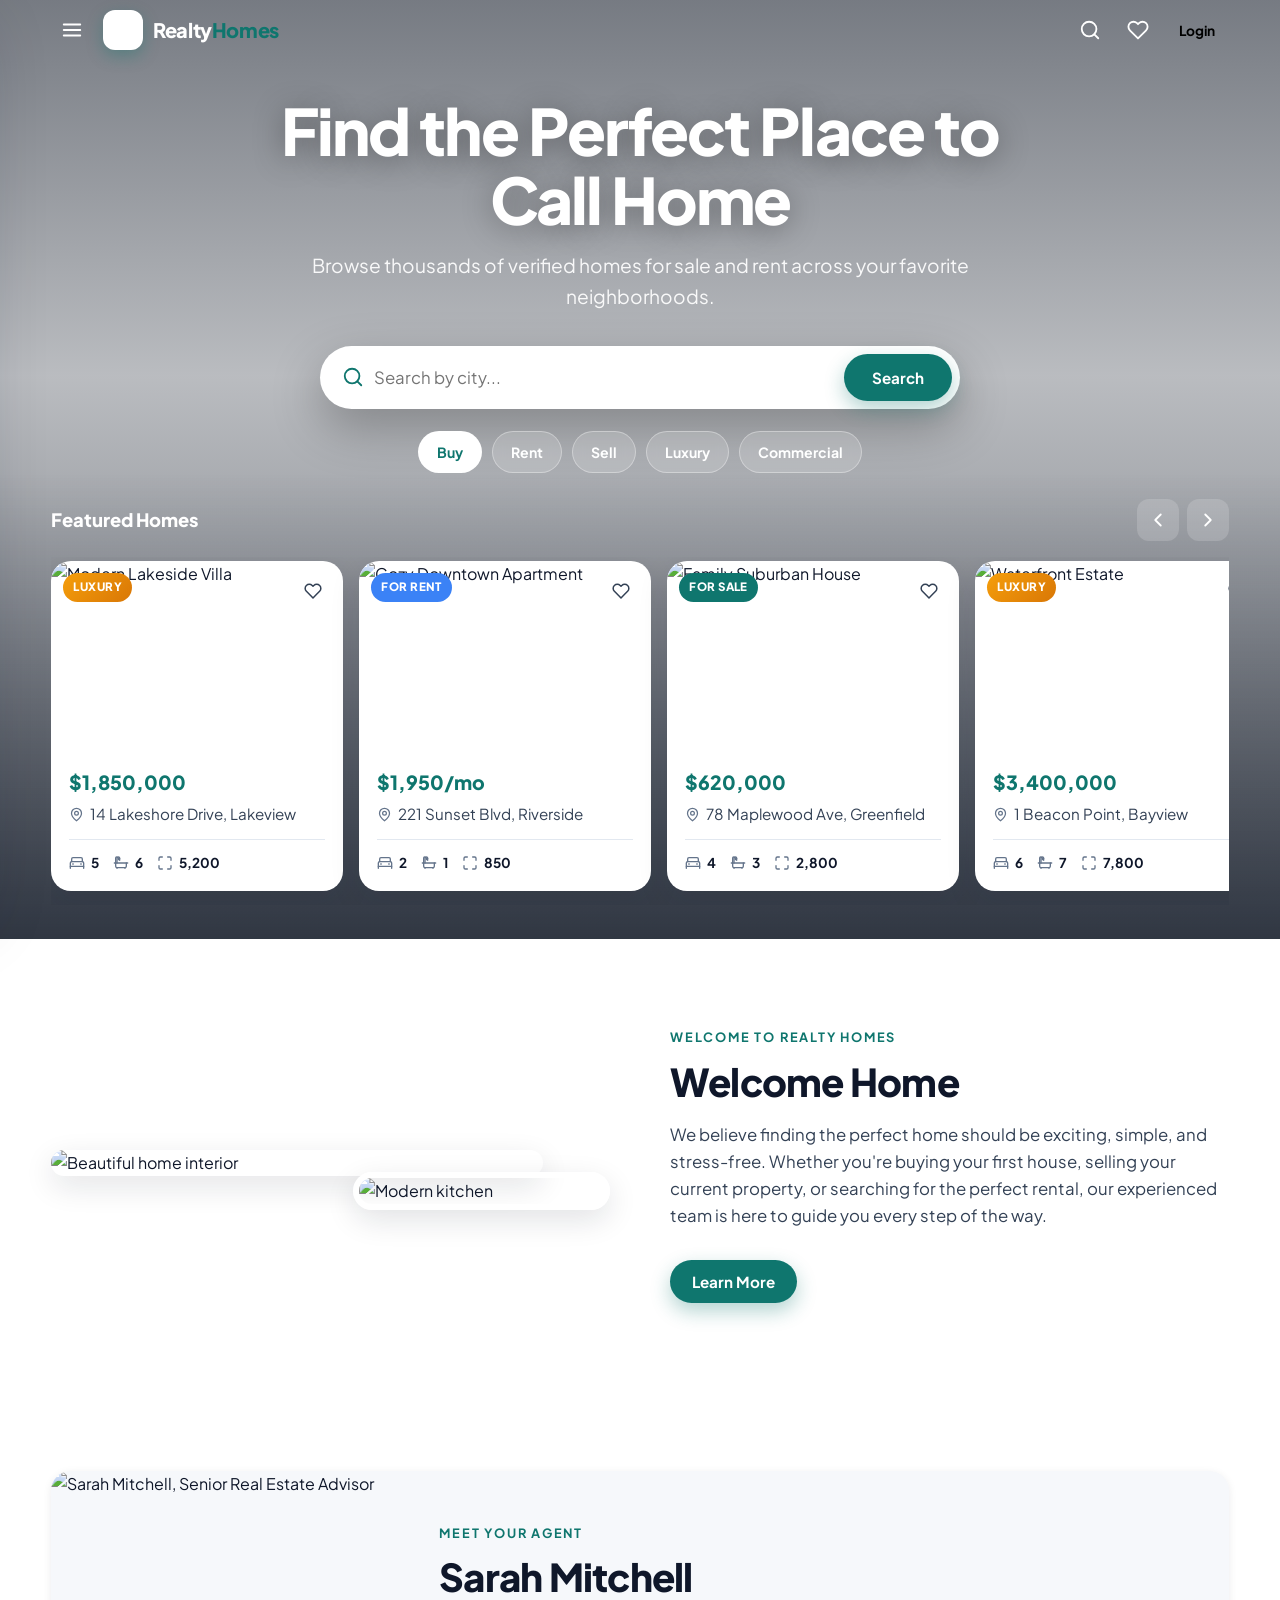
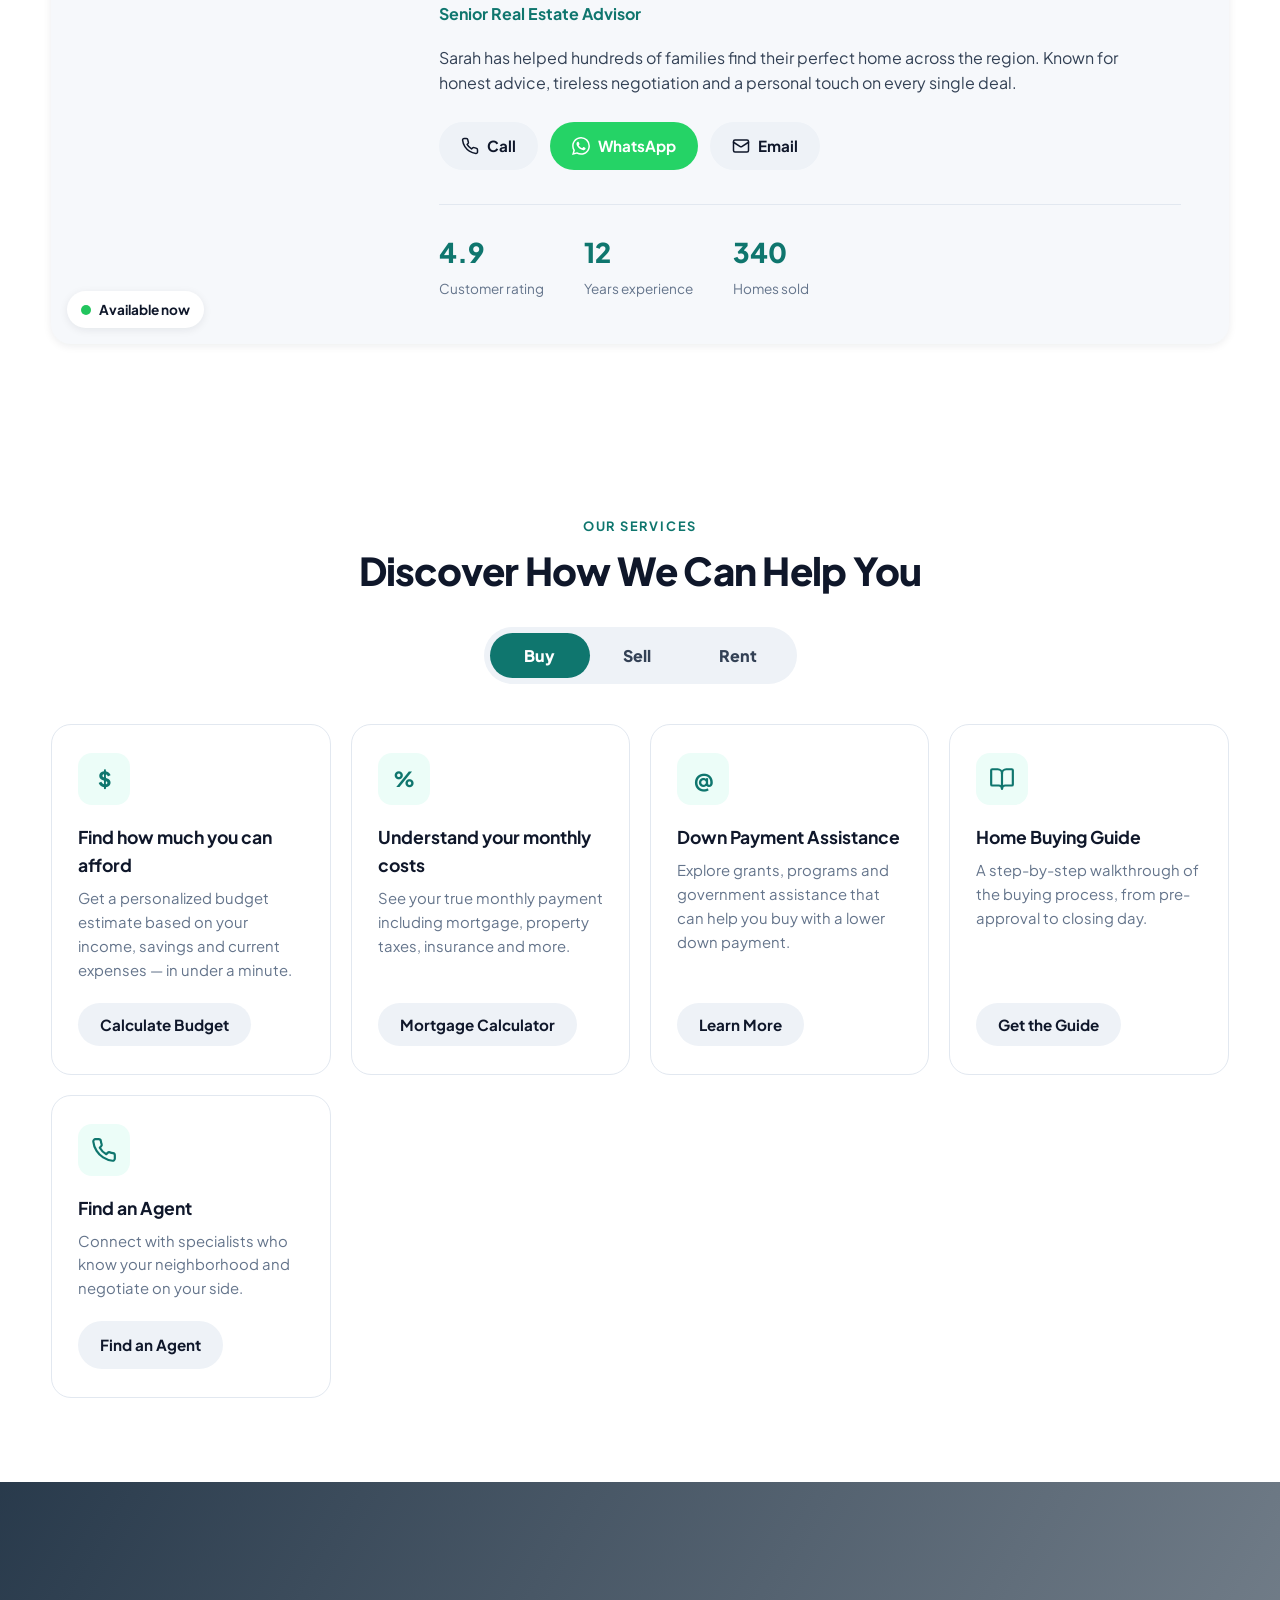
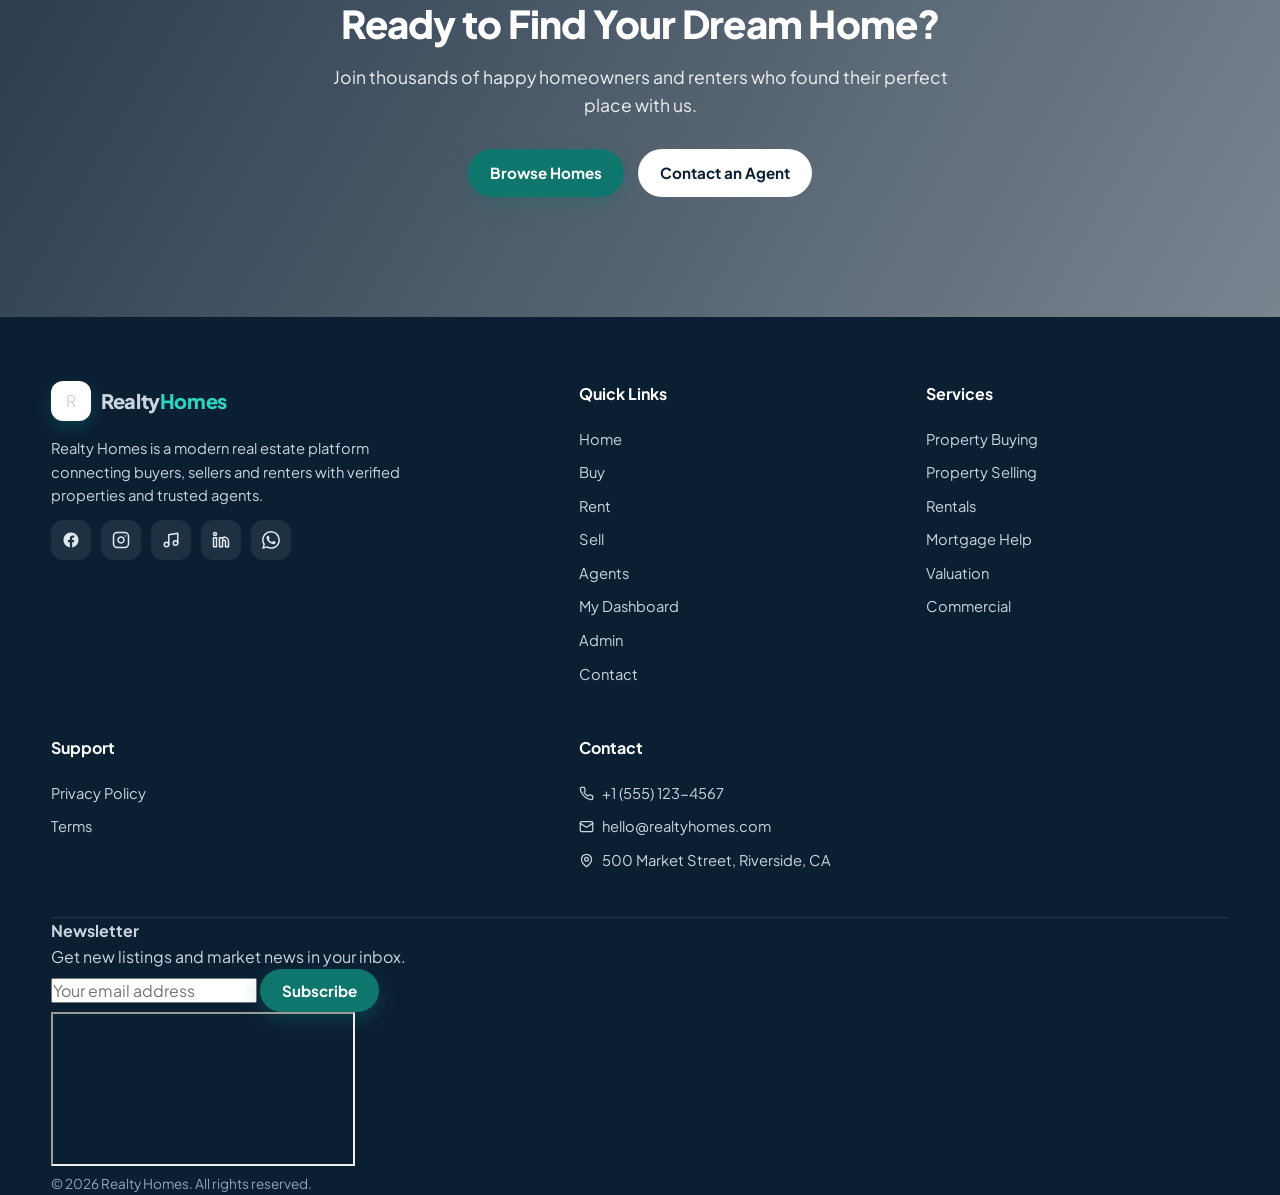
==== index.html @ db990a85 "Add files via upload" ====
<!DOCTYPE html>
<html lang="en">
<head>
  <meta charset="UTF-8">
  <meta name="viewport" content="width=device-width, initial-scale=1.0">
  <title>Realty Homes — Find the Perfect Place to Call Home</title>
  <meta name="description" content="Browse thousands of verified homes for sale and rent across your favorite neighborhoods.">
  <link rel="preconnect" href="https://fonts.googleapis.com">
  <link rel="preconnect" href="https://fonts.gstatic.com" crossorigin>
  <link href="https://fonts.googleapis.com/css2?family=Plus+Jakarta+Sans:wght@400;500;600;700;800&display=swap" rel="stylesheet">
  <link rel="stylesheet" href="styles.css">
</head>
<body>

  <!-- Dark overlay -->
  <div class="overlay" id="overlay"></div>

  <!-- Fixed navigation -->
  <header class="site-header" id="site-header">
    <nav class="navbar container">
      <button class="icon-btn nav-hamburger" id="nav-hamburger" aria-label="Open menu">
        <svg viewBox="0 0 24 24" fill="none" stroke="currentColor" stroke-width="2" stroke-linecap="round" stroke-linejoin="round"><path d="M3 12h18"/><path d="M3 6h18"/><path d="M3 18h18"/></svg>
      </button>
      <a href="index.html" class="logo">
        <span class="logo-mark">R</span><span class="logo-text">Realty<span>Homes</span></span>
      </a>
      <div class="nav-right">
        <a href="browse.html" class="icon-btn nav-search" id="nav-search" aria-label="Search homes" title="Search homes">
          <svg viewBox="0 0 24 24" fill="none" stroke="currentColor" stroke-width="2" stroke-linecap="round" stroke-linejoin="round"><circle cx="11" cy="11" r="8"/><path d="m21 21-4.3-4.3"/></svg>
        </a>
        <a href="browse.html?saved=1" class="icon-btn nav-saved" id="nav-saved" aria-label="Saved homes" title="Saved homes">
          <svg viewBox="0 0 24 24" fill="none" stroke="currentColor" stroke-width="2" stroke-linecap="round" stroke-linejoin="round"><path d="M20.84 4.61a5.5 5.5 0 0 0-7.78 0L12 5.67l-1.06-1.06a5.5 5.5 0 0 0-7.78 7.78l1.06 1.06L12 21.23l7.78-7.78 1.06-1.06a5.5 5.5 0 0 0 0-7.78z"/></svg>
          <span class="badge saved-badge" id="saved-badge"></span>
        </a>
        <button class="btn btn-sm nav-login" data-open-modal="login">Login</button>
      </div>
    </nav>
  </header>

  <!-- Slide-in sidebar -->
  <aside class="sidebar" id="sidebar" aria-label="Navigation menu">
    <div class="sidebar-head">
      <a href="index.html" class="logo">
        <span class="logo-mark">R</span><span class="logo-text">Realty<span>Homes</span></span>
      </a>
      <button class="icon-btn" id="sidebar-close" aria-label="Close menu">
        <svg viewBox="0 0 24 24" fill="none" stroke="currentColor" stroke-width="2" stroke-linecap="round" stroke-linejoin="round"><path d="M18 6 6 18"/><path d="m6 6 12 12"/></svg>
      </button>
    </div>
    <nav class="sidebar-nav">
      <a href="index.html" class="side-link">Home</a>
      <a href="browse.html" class="side-link">Buy Homes</a>
      <a href="browse.html?status=rent" class="side-link">Rent Homes</a>
      <a href="browse.html?category=land" class="side-link">Sell Your Home</a>
      <a href="browse.html?category=luxury" class="side-link">Luxury Homes</a>
      <a href="browse.html?category=commercial" class="side-link">Commercial Properties</a>
      <a href="browse.html?category=land" class="side-link">Land for Sale</a>
      <a href="#services" class="side-link" data-scroll data-tab="buy" data-modal="mortgage">Mortgage Calculator</a>
      <a href="#agent" class="side-link" data-scroll>Find an Agent</a>
      <a href="#welcome" class="side-link" data-scroll>About Us</a>
      <a href="contact.html" class="side-link">Contact Us</a>
      <a href="browse.html?saved=1" class="side-link side-saved">Saved Homes
        <svg viewBox="0 0 24 24" fill="none" stroke="currentColor" stroke-width="2" stroke-linecap="round" stroke-linejoin="round" class="side-heart"><path d="M20.84 4.61a5.5 5.5 0 0 0-7.78 0L12 5.67l-1.06-1.06a5.5 5.5 0 0 0-7.78 7.78l1.06 1.06L12 21.23l7.78-7.78 1.06-1.06a5.5 5.5 0 0 0 0-7.78z"/></svg>
        <span class="badge saved-badge" id="saved-badge-menu"></span>
      </a>
      <a href="client.html" class="side-link">My Dashboard</a>
      <button class="side-link side-login" data-open-modal="login">Login / Sign Up</button>
    </nav>
    <div class="sidebar-social">
      <span class="social-label">Follow us</span>
      <div class="social-row">
        <a href="https://facebook.com" target="_blank" rel="noopener" aria-label="Facebook"><svg viewBox="0 0 24 24" fill="currentColor"><path d="M22 12c0-5.523-4.477-10-10-10S2 6.477 2 12c0 4.991 3.657 9.128 8.438 9.878v-6.987h-2.54V12h2.54V9.797c0-2.506 1.492-3.89 3.777-3.89 1.094 0 2.238.195 2.238.195v2.46h-1.26c-1.243 0-1.63.771-1.63 1.562V12h2.773l-.443 2.89h-2.33v6.988C18.343 21.128 22 16.991 22 12z"/></svg></a>
        <a href="https://instagram.com" target="_blank" rel="noopener" aria-label="Instagram"><svg viewBox="0 0 24 24" fill="none" stroke="currentColor" stroke-width="2" stroke-linecap="round" stroke-linejoin="round"><rect width="20" height="20" x="2" y="2" rx="5"/><path d="M16 11.37A4 4 0 1 1 12.63 8 4 4 0 0 1 16 11.37z"/><line x1="17.5" x2="17.51" y1="6.5" y2="6.5"/></svg></a>
        <a href="https://tiktok.com" target="_blank" rel="noopener" aria-label="TikTok"><svg viewBox="0 0 24 24" fill="none" stroke="currentColor" stroke-width="2" stroke-linecap="round" stroke-linejoin="round"><path d="M9 18V5l12-2v13"/><circle cx="6" cy="18" r="3"/><circle cx="18" cy="16" r="3"/></svg></a>
        <a href="https://linkedin.com" target="_blank" rel="noopener" aria-label="LinkedIn"><svg viewBox="0 0 24 24" fill="none" stroke="currentColor" stroke-width="2" stroke-linecap="round" stroke-linejoin="round"><path d="M16 8a6 6 0 0 1 6 6v7h-4v-7a2 2 0 0 0-2-2 2 2 0 0 0-2 2v7h-4V9h4v1.5A6 6 0 0 1 16 8z"/><rect x="2" y="9" width="4" height="12"/><circle cx="4" cy="4" r="2"/></svg></a>
        <a href="https://wa.me/15551234567" target="_blank" rel="noopener" aria-label="WhatsApp"><svg viewBox="0 0 24 24" fill="currentColor"><path d="M17.472 14.382c-.297-.149-1.758-.867-2.03-.967-.273-.099-.471-.148-.67.15-.197.297-.767.966-.94 1.164-.173.199-.347.223-.644.075-.297-.15-1.255-.463-2.39-1.475-.883-.788-1.48-1.761-1.653-2.059-.173-.297-.018-.458.13-.606.134-.133.297-.347.446-.52.149-.174.198-.298.298-.497.099-.198.05-.371-.025-.52-.075-.149-.669-1.612-.916-2.207-.242-.579-.487-.5-.669-.51-.173-.008-.371-.01-.57-.01-.198 0-.52.074-.792.372-.272.297-1.04 1.016-1.04 2.479 0 1.462 1.065 2.875 1.213 3.074.149.198 2.096 3.2 5.077 4.487.709.306 1.262.489 1.694.625.712.227 1.36.195 1.871.118.571-.085 1.758-.719 2.006-1.413.248-.694.248-1.289.173-1.413-.074-.124-.272-.198-.57-.347m-5.421 7.403h-.004a9.87 9.87 0 0 1-5.031-1.378l-.361-.214-3.741.982.998-3.648-.235-.374a9.86 9.86 0 0 1-1.51-5.26c.001-5.45 4.436-9.884 9.888-9.884 2.64 0 5.122 1.03 6.988 2.898a9.825 9.825 0 0 1 2.893 6.994c-.003 5.45-4.437 9.884-9.885 9.884m8.413-18.297A11.815 11.815 0 0 0 12.05 0C5.495 0 .16 5.335.157 11.892c0 2.096.547 4.142 1.588 5.945L.057 24l6.305-1.654a11.882 11.882 0 0 0 5.683 1.448h.005c6.554 0 11.89-5.335 11.893-11.893a11.821 11.821 0 0 0-3.48-8.413Z"/></svg></a>
      </div>
    </div>
  </aside>

  <!-- Hero -->
  <section class="hero" id="hero">
    <div class="hero-bg" id="hero-bg"></div>
    <div class="hero-content container">
      <h1 class="hero-title">Find the Perfect Place to Call Home</h1>
      <p class="hero-sub">Browse thousands of verified homes for sale and rent across your favorite neighborhoods.</p>

      <form class="search-box" id="hero-search-form">
        <span class="search-icon">
          <svg viewBox="0 0 24 24" fill="none" stroke="currentColor" stroke-width="2" stroke-linecap="round" stroke-linejoin="round"><circle cx="11" cy="11" r="8"/><path d="m21 21-4.3-4.3"/></svg>
        </span>
        <input type="text" id="hero-search" autocomplete="off" placeholder="Search by city..." aria-label="Search homes">
        <button type="submit" class="btn btn-primary btn-search">Search</button>
      </form>

      <div class="chips">
        <a class="chip chip-active" href="browse.html">Buy</a>
        <a class="chip" href="browse.html?status=rent">Rent</a>
        <a class="chip" href="#services" data-scroll data-tab="sell">Sell</a>
        <a class="chip" href="browse.html?category=luxury">Luxury</a>
        <a class="chip" href="browse.html?category=commercial">Commercial</a>
      </div>
    </div>

    <!-- Featured homes strip -->
    <div class="featured-strip">
      <div class="container">
        <div class="featured-head">
          <h2 class="featured-title">Featured Homes</h2>
          <div class="carousel-nav">
            <button class="icon-btn" id="carousel-prev" aria-label="Previous"><svg viewBox="0 0 24 24" fill="none" stroke="currentColor" stroke-width="2" stroke-linecap="round" stroke-linejoin="round"><path d="m15 18-6-6 6-6"/></svg></button>
            <button class="icon-btn" id="carousel-next" aria-label="Next"><svg viewBox="0 0 24 24" fill="none" stroke="currentColor" stroke-width="2" stroke-linecap="round" stroke-linejoin="round"><path d="m9 18 6-6-6-6"/></svg></button>
          </div>
        </div>
        <div class="carousel" id="featured-carousel"></div>
      </div>
    </div>
  </section>

  <!-- Welcome -->
  <section class="welcome container section" id="welcome">
    <div class="welcome-inner">
      <div class="welcome-media">
        <img src="https://images.unsplash.com/photo-1600585152220-90363fe7e115?auto=format&fit=crop&w=900&q=70" alt="Beautiful home interior" loading="lazy">
        <img class="welcome-media-2" src="https://images.unsplash.com/photo-1560448204-e02f11c3d0e2?auto=format&fit=crop&w=600&q=70" alt="Modern kitchen" loading="lazy">
      </div>
      <div class="welcome-copy">
        <span class="eyebrow">Welcome to Realty Homes</span>
        <h2 class="h2">Welcome Home</h2>
        <p class="lead">We believe finding the perfect home should be exciting, simple, and stress-free. Whether you're buying your first house, selling your current property, or searching for the perfect rental, our experienced team is here to guide you every step of the way.</p>
        <button class="btn btn-primary" data-scroll data-target="#agent">Learn More</button>
      </div>
    </div>
  </section>

  <!-- Meet your agent -->
  <section class="agent section container" id="agent">
    <div class="agent-card">
      <div class="agent-photo">
        <img id="agent-photo-img" src="https://images.unsplash.com/photo-1560250097-0b93528c311a?auto=format&fit=crop&w=800&q=70" alt="Sarah Mitchell, Senior Real Estate Advisor">
        <div class="agent-online"><span class="dot"></span> Available now</div>
      </div>
      <div class="agent-info">
        <span class="eyebrow">Meet Your Agent</span>
        <h2 id="agent-name" class="h2">Sarah Mitchell</h2>
        <p id="agent-title" class="agent-title">Senior Real Estate Advisor</p>
        <p id="agent-intro" class="agent-intro">Sarah has helped hundreds of families find their perfect home across the region. Known for honest advice, tireless negotiation and a personal touch on every single deal.</p>
        <div class="agent-actions">
          <a id="agent-call" class="btn btn-soft" href="tel:+15551234567"><svg viewBox="0 0 24 24" fill="none" stroke="currentColor" stroke-width="2" stroke-linecap="round" stroke-linejoin="round"><path d="M22 16.92v3a2 2 0 0 1-2.18 2 19.79 19.79 0 0 1-8.63-3.07 19.5 19.5 0 0 1-6-6 19.79 19.79 0 0 1-3.07-8.67A2 2 0 0 1 4.11 2h3a2 2 0 0 1 2 1.72 12.84 12.84 0 0 0 .7 2.81 2 2 0 0 1-.45 2.11L8.09 9.91a16 16 0 0 0 6 6l1.27-1.27a2 2 0 0 1 2.11-.45 12.84 12.84 0 0 0 2.81.7A2 2 0 0 1 22 16.92z"/></svg> Call</a>
          <a id="agent-wa" class="btn btn-whatsapp" href="https://wa.me/15551234567" target="_blank" rel="noopener"><svg viewBox="0 0 24 24" fill="currentColor"><path d="M17.472 14.382c-.297-.149-1.758-.867-2.03-.967-.273-.099-.471-.148-.67.15-.197.297-.767.966-.94 1.164-.173.199-.347.223-.644.075-.297-.15-1.255-.463-2.39-1.475-.883-.788-1.48-1.761-1.653-2.059-.173-.297-.018-.458.13-.606.134-.133.297-.347.446-.52.149-.174.198-.298.298-.497.099-.198.05-.371-.025-.52-.075-.149-.669-1.612-.916-2.207-.242-.579-.487-.5-.669-.51-.173-.008-.371-.01-.57-.01-.198 0-.52.074-.792.372-.272.297-1.04 1.016-1.04 2.479 0 1.462 1.065 2.875 1.213 3.074.149.198 2.096 3.2 5.077 4.487.709.306 1.262.489 1.694.625.712.227 1.36.195 1.871.118.571-.085 1.758-.719 2.006-1.413.248-.694.248-1.289.173-1.413-.074-.124-.272-.198-.57-.347m-5.421 7.403h-.004a9.87 9.87 0 0 1-5.031-1.378l-.361-.214-3.741.982.998-3.648-.235-.374a9.86 9.86 0 0 1-1.51-5.26c.001-5.45 4.436-9.884 9.888-9.884 2.64 0 5.122 1.03 6.988 2.898a9.825 9.825 0 0 1 2.893 6.994c-.003 5.45-4.437 9.884-9.885 9.884m8.413-18.297A11.815 11.815 0 0 0 12.05 0C5.495 0 .16 5.335.157 11.892c0 2.096.547 4.142 1.588 5.945L.057 24l6.305-1.654a11.882 11.882 0 0 0 5.683 1.448h.005c6.554 0 11.89-5.335 11.893-11.893a11.821 11.821 0 0 0-3.48-8.413Z"/></svg> WhatsApp</a>
          <a id="agent-email" class="btn btn-soft" href="mailto:sarah@realtyhomes.com"><svg viewBox="0 0 24 24" fill="none" stroke="currentColor" stroke-width="2" stroke-linecap="round" stroke-linejoin="round"><rect width="20" height="16" x="2" y="4" rx="2"/><path d="m22 7-8.97 5.7a1.94 1.94 0 0 1-2.06 0L2 7"/></svg> Email</a>
        </div>
        <div class="agent-stats">
          <div class="stat"><strong id="agent-rating">4.9</strong><span>Customer rating</span></div>
          <div class="stat"><strong id="agent-years">12</strong><span>Years experience</span></div>
          <div class="stat"><strong id="agent-sold">340</strong><span>Homes sold</span></div>
        </div>
      </div>
    </div>
  </section>

  <!-- Discover how we can help -->
  <section class="services section" id="services">
    <div class="container">
      <div class="services-head">
        <span class="eyebrow">Our Services</span>
        <h2 class="h2">Discover How We Can Help You</h2>
      </div>

      <div class="toggle-wrap">
        <div class="toggle" id="services-toggle">
          <button class="toggle-btn active" data-tab="buy">Buy</button>
          <button class="toggle-btn" data-tab="sell">Sell</button>
          <button class="toggle-btn" data-tab="rent">Rent</button>
          <span class="toggle-slider" id="toggle-slider"></span>
        </div>
      </div>

      <!-- BUY -->
      <div class="service-panel active" id="panel-buy">
        <div class="cards-4">
          <article class="service-card">
            <div class="sc-icon">$</div>
            <h3>Find how much you can afford</h3>
            <p>Get a personalized budget estimate based on your income, savings and current expenses — in under a minute.</p>
            <button class="btn btn-soft" data-open-modal="budget">Calculate Budget</button>
          </article>
          <article class="service-card">
            <div class="sc-icon">%</div>
            <h3>Understand your monthly costs</h3>
            <p>See your true monthly payment including mortgage, property taxes, insurance and more.</p>
            <button class="btn btn-soft" data-open-modal="mortgage">Mortgage Calculator</button>
          </article>
          <article class="service-card">
            <div class="sc-icon">@</div>
            <h3>Down Payment Assistance</h3>
            <p>Explore grants, programs and government assistance that can help you buy with a lower down payment.</p>
            <button class="btn btn-soft" data-open-modal="dpa">Learn More</button>
          </article>
          <article class="service-card">
            <div class="sc-icon">
              <svg viewBox="0 0 24 24" fill="none" stroke="currentColor" stroke-width="2" stroke-linecap="round" stroke-linejoin="round"><path d="M12 7v14"/><path d="M3 18a1 1 0 0 1-1-1V4a1 1 0 0 1 1-1h5a4 4 0 0 1 4 4 4 4 0 0 1 4-4h5a1 1 0 0 1 1 1v13a1 1 0 0 1-1 1h-6a3 3 0 0 0-3 3 3 3 0 0 0-3-3z"/></svg>
            </div>
            <h3>Home Buying Guide</h3>
            <p>A step-by-step walkthrough of the buying process, from pre-approval to closing day.</p>
            <button class="btn btn-soft" data-open-modal="buyGuide">Get the Guide</button>
          </article>
          <article class="service-card">
            <div class="sc-icon">
              <svg viewBox="0 0 24 24" fill="none" stroke="currentColor" stroke-width="2" stroke-linecap="round" stroke-linejoin="round"><path d="M22 16.92v3a2 2 0 0 1-2.18 2 19.79 19.79 0 0 1-8.63-3.07 19.5 19.5 0 0 1-6-6 19.79 19.79 0 0 1-3.07-8.67A2 2 0 0 1 4.11 2h3a2 2 0 0 1 2 1.72 12.84 12.84 0 0 0 .7 2.81 2 2 0 0 1-.45 2.11L8.09 9.91a16 16 0 0 0 6 6l1.27-1.27a2 2 0 0 1 2.11-.45 12.84 12.84 0 0 0 2.81.7A2 2 0 0 1 22 16.92z"/></svg>
            </div>
            <h3>Find an Agent</h3>
            <p>Connect with specialists who know your neighborhood and negotiate on your side.</p>
            <a class="btn btn-soft" href="#agent" data-scroll data-target="#agent">Find an Agent</a>
          </article>
        </div>
      </div>

      <!-- SELL -->
      <div class="service-panel" id="panel-sell">
        <div class="cards-4">
          <article class="service-card">
            <div class="sc-icon">$$</div>
            <h3>Get Your Home Valued</h3>
            <p>Receive a free, no-obligation valuation with a recommended listing price backed by local market data.</p>
            <button class="btn btn-soft" data-open-modal="valuation">Get Free Valuation</button>
          </article>
          <article class="service-card">
            <div class="sc-icon">
              <svg viewBox="0 0 24 24" fill="none" stroke="currentColor" stroke-width="2" stroke-linecap="round" stroke-linejoin="round"><path d="M8 2h8l4 10H4L8 2z"/><path d="M12 12v6"/><path d="M8 22h8"/><path d="M12 22v-4"/></svg>
            </div>
            <h3>Home Selling Tips</h3>
            <p>Simple, proven improvements that boost appeal and add value before you list.</p>
            <button class="btn btn-soft" data-open-modal="sellTips">Selling Tips</button>
          </article>
          <article class="service-card">
            <div class="sc-icon">
              <svg viewBox="0 0 24 24" fill="none" stroke="currentColor" stroke-width="2" stroke-linecap="round" stroke-linejoin="round"><path d="M3 3v18h18"/><rect x="7" y="10" width="3" height="7"/><rect x="12" y="6" width="3" height="11"/><rect x="17" y="13" width="3" height="4"/></svg>
            </div>
            <h3>Market Analysis</h3>
            <p>Understand current trends, pricing and demand in your neighborhood right now.</p>
            <button class="btn btn-soft" data-open-modal="market">Market Analysis</button>
          </article>
          <article class="service-card">
            <div class="sc-icon">
              <svg viewBox="0 0 24 24" fill="none" stroke="currentColor" stroke-width="2" stroke-linecap="round" stroke-linejoin="round"><path d="M4.5 16.5c-1.5 1.26-2 5-2 5s3.74-.5 5-2c.71-.84.7-2.13-.09-2.91a2.18 2.18 0 0 0-2.91-.09z"/><path d="m12 15-3-3a22 22 0 0 1 2-3.95A12.88 12.88 0 0 1 22 2c0 2.72-.78 7.5-6 11a22.35 22.35 0 0 1-4 2z"/><path d="M9 12H4s.55-3.03 2-4c1.62-1.08 5 0 5 0"/><path d="M12 15v5s3.03-.55 4-2c1.08-1.62 0-5 0-5"/></svg>
            </div>
            <h3>Sell Faster</h3>
            <p>Our marketing strategy gets your home in front of more serious buyers, faster.</p>
            <button class="btn btn-soft" data-open-modal="marketing">Sell Faster</button>
          </article>
          <article class="service-card">
            <div class="sc-icon">
              <svg viewBox="0 0 24 24" fill="none" stroke="currentColor" stroke-width="2" stroke-linecap="round" stroke-linejoin="round"><rect width="18" height="18" x="3" y="4" rx="2"/><path d="M16 2v4"/><path d="M8 2v4"/><path d="M3 10h18"/></svg>
            </div>
            <h3>Book Consultation</h3>
            <p>Talk one-on-one with our team about a tailored plan for selling your home.</p>
            <button class="btn btn-soft" data-open-modal="consult">Book Consultation</button>
          </article>
        </div>
      </div>

      <!-- RENT -->
      <div class="service-panel" id="panel-rent">
        <div class="cards-4">
          <article class="service-card">
            <div class="sc-icon">
              <svg viewBox="0 0 24 24" fill="none" stroke="currentColor" stroke-width="2" stroke-linecap="round" stroke-linejoin="round"><path d="m3 9 9-7 9 7v11a2 2 0 0 1-2 2H5a2 2 0 0 1-2-2z"/><path d="M9 22V12h6v10"/></svg>
            </div>
            <h3>Find Rental Homes</h3>
            <p>Browse verified rentals by neighborhood, budget and must-have amenities.</p>
            <a class="btn btn-soft" href="browse.html?status=rent">Browse Rentals</a>
          </article>
          <article class="service-card">
            <div class="sc-icon">
              <svg viewBox="0 0 24 24" fill="none" stroke="currentColor" stroke-width="2" stroke-linecap="round" stroke-linejoin="round"><path d="M12 7v14"/><path d="M3 18a1 1 0 0 1-1-1V4a1 1 0 0 1 1-1h5a4 4 0 0 1 4 4 4 4 0 0 1 4-4h5a1 1 0 0 1 1 1v13a1 1 0 0 1-1 1h-6a3 3 0 0 0-3 3 3 3 0 0 0-3-3z"/></svg>
            </div>
            <h3>Tenant Guide</h3>
            <p>Everything first-time and returning renters need to know about renting smart.</p>
            <button class="btn btn-soft" data-open-modal="tenantGuide">Tenant Guide</button>
          </article>
          <article class="service-card">
            <div class="sc-icon">
              <svg viewBox="0 0 24 24" fill="none" stroke="currentColor" stroke-width="2" stroke-linecap="round" stroke-linejoin="round"><path d="M15 2H6a2 2 0 0 0-2 2v16a2 2 0 0 0 2 2h12a2 2 0 0 0 2-2V7Z"/><path d="M14 2v4a2 2 0 0 0 2 2h4"/><path d="M10 9H8"/><path d="M16 13H8"/><path d="M16 17H8"/></svg>
            </div>
            <h3>Rental Application Help</h3>
            <p>Get your documents ready and improve your chances of approval the first time.</p>
            <button class="btn btn-soft" data-open-modal="rentalApp">Application Help</button>
          </article>
          <article class="service-card">
            <div class="sc-icon">
              <svg viewBox="0 0 24 24" fill="none" stroke="currentColor" stroke-width="2" stroke-linecap="round" stroke-linejoin="round"><rect width="14" height="14" x="8" y="8" rx="2"/><path d="M4 16c-1.1 0-2-.9-2-2V4c0-1.1.9-2 2-2h10c1.1 0 2 .9 2 2"/></svg>
            </div>
            <h3>Lease Information</h3>
            <p>Plain-English explanations of lease terms, deposits, renewals and your rights.</p>
            <button class="btn btn-soft" data-open-modal="lease">Lease Info</button>
          </article>
          <article class="service-card">
            <div class="sc-icon">
              <svg viewBox="0 0 24 24" fill="none" stroke="currentColor" stroke-width="2" stroke-linecap="round" stroke-linejoin="round"><path d="M20 6 9 17l-5-5"/></svg>
            </div>
            <h3>Moving Checklist</h3>
            <p>A complete checklist to make your move organized and stress-free.</p>
            <button class="btn btn-soft" data-open-modal="moving">Moving Checklist</button>
          </article>
        </div>
      </div>
    </div>
  </section>

  <!-- Call to action -->
  <section class="cta section">
    <div class="cta-bg" style="background-image:url('https://images.unsplash.com/photo-1600596542815-ffad4c1539a9?auto=format&fit=crop&w=1600&q=70')"></div>
    <div class="cta-overlay"></div>
    <div class="container cta-content">
      <h2 class="h2">Ready to Find Your Dream Home?</h2>
      <p>Join thousands of happy homeowners and renters who found their perfect place with us.</p>
      <div class="cta-actions">
        <a class="btn btn-primary" href="browse.html">Browse Homes</a>
        <a class="btn btn-light" href="#agent" data-scroll data-target="#agent">Contact an Agent</a>
      </div>
    </div>
  </section>

  <!-- Footer -->
  <footer class="footer" id="footer">
    <div class="container">
      <div class="footer-grid">
        <div class="f-brand">
          <a href="index.html" class="logo logo-light">
            <span class="logo-mark">R</span><span class="logo-text">Realty<span>Homes</span></span>
          </a>
          <p>Realty Homes is a modern real estate platform connecting buyers, sellers and renters with verified properties and trusted agents.</p>
          <div class="social-row">
            <a href="https://facebook.com" target="_blank" rel="noopener" aria-label="Facebook"><svg viewBox="0 0 24 24" fill="currentColor"><path d="M22 12c0-5.523-4.477-10-10-10S2 6.477 2 12c0 4.991 3.657 9.128 8.438 9.878v-6.987h-2.54V12h2.54V9.797c0-2.506 1.492-3.89 3.777-3.89 1.094 0 2.238.195 2.238.195v2.46h-1.26c-1.243 0-1.63.771-1.63 1.562V12h2.773l-.443 2.89h-2.33v6.988C18.343 21.128 22 16.991 22 12z"/></svg></a>
            <a href="https://instagram.com" target="_blank" rel="noopener" aria-label="Instagram"><svg viewBox="0 0 24 24" fill="none" stroke="currentColor" stroke-width="2" stroke-linecap="round" stroke-linejoin="round"><rect width="20" height="20" x="2" y="2" rx="5"/><path d="M16 11.37A4 4 0 1 1 12.63 8 4 4 0 0 1 16 11.37z"/><line x1="17.5" x2="17.51" y1="6.5" y2="6.5"/></svg></a>
            <a href="https://tiktok.com" target="_blank" rel="noopener" aria-label="TikTok"><svg viewBox="0 0 24 24" fill="none" stroke="currentColor" stroke-width="2" stroke-linecap="round" stroke-linejoin="round"><path d="M9 18V5l12-2v13"/><circle cx="6" cy="18" r="3"/><circle cx="18" cy="16" r="3"/></svg></a>
            <a href="https://linkedin.com" target="_blank" rel="noopener" aria-label="LinkedIn"><svg viewBox="0 0 24 24" fill="none" stroke="currentColor" stroke-width="2" stroke-linecap="round" stroke-linejoin="round"><path d="M16 8a6 6 0 0 1 6 6v7h-4v-7a2 2 0 0 0-2-2 2 2 0 0 0-2 2v7h-4V9h4v1.5A6 6 0 0 1 16 8z"/><rect x="2" y="9" width="4" height="12"/><circle cx="4" cy="4" r="2"/></svg></a>
            <a href="https://wa.me/15551234567" target="_blank" rel="noopener" aria-label="WhatsApp"><svg viewBox="0 0 24 24" fill="currentColor"><path d="M17.472 14.382c-.297-.149-1.758-.867-2.03-.967-.273-.099-.471-.148-.67.15-.197.297-.767.966-.94 1.164-.173.199-.347.223-.644.075-.297-.15-1.255-.463-2.39-1.475-.883-.788-1.48-1.761-1.653-2.059-.173-.297-.018-.458.13-.606.134-.133.297-.347.446-.52.149-.174.198-.298.298-.497.099-.198.05-.371-.025-.52-.075-.149-.669-1.612-.916-2.207-.242-.579-.487-.5-.669-.51-.173-.008-.371-.01-.57-.01-.198 0-.52.074-.792.372-.272.297-1.04 1.016-1.04 2.479 0 1.462 1.065 2.875 1.213 3.074.149.198 2.096 3.2 5.077 4.487.709.306 1.262.489 1.694.625.712.227 1.36.195 1.871.118.571-.085 1.758-.719 2.006-1.413.248-.694.248-1.289.173-1.413-.074-.124-.272-.198-.57-.347m-5.421 7.403h-.004a9.87 9.87 0 0 1-5.031-1.378l-.361-.214-3.741.982.998-3.648-.235-.374a9.86 9.86 0 0 1-1.51-5.26c.001-5.45 4.436-9.884 9.888-9.884 2.64 0 5.122 1.03 6.988 2.898a9.825 9.825 0 0 1 2.893 6.994c-.003 5.45-4.437 9.884-9.885 9.884m8.413-18.297A11.815 11.815 0 0 0 12.05 0C5.495 0 .16 5.335.157 11.892c0 2.096.547 4.142 1.588 5.945L.057 24l6.305-1.654a11.882 11.882 0 0 0 5.683 1.448h.005c6.554 0 11.89-5.335 11.893-11.893a11.821 11.821 0 0 0-3.48-8.413Z"/></svg></a>
          </div>
        </div>
        <div class="f-col">
          <h4>Quick Links</h4>
          <a href="index.html">Home</a>
          <a href="browse.html">Buy</a>
          <a href="browse.html?status=rent">Rent</a>
          <a href="#services" data-scroll data-tab="sell">Sell</a>
          <a href="#agent" data-scroll>Agents</a>
          <a href="client.html">My Dashboard</a>
          <a href="admin.html">Admin</a>
          <a href="contact.html">Contact</a>
        </div>
        <div class="f-col">
          <h4>Services</h4>
          <a href="browse.html">Property Buying</a>
          <a href="#services" data-scroll data-tab="sell">Property Selling</a>
          <a href="browse.html?status=rent">Rentals</a>
          <a href="#services" data-scroll data-tab="buy" data-modal="mortgage">Mortgage Help</a>
          <a href="#services" data-scroll data-tab="sell">Valuation</a>
          <a href="browse.html?category=commercial">Commercial</a>
        </div>
        <div class="f-col">
          <h4>Support</h4>
          <a href="privacy.html">Privacy Policy</a>
          <a href="terms.html">Terms</a>
        </div>
        <div class="f-col">
          <h4>Contact</h4>
          <a href="tel:+15551234567"><svg viewBox="0 0 24 24" fill="none" stroke="currentColor" stroke-width="2" stroke-linecap="round" stroke-linejoin="round"><path d="M22 16.92v3a2 2 0 0 1-2.18 2 19.79 19.79 0 0 1-8.63-3.07 19.5 19.5 0 0 1-6-6 19.79 19.79 0 0 1-3.07-8.67A2 2 0 0 1 4.11 2h3a2 2 0 0 1 2 1.72 12.84 12.84 0 0 0 .7 2.81 2 2 0 0 1-.45 2.11L8.09 9.91a16 16 0 0 0 6 6l1.27-1.27a2 2 0 0 1 2.11-.45 12.84 12.84 0 0 0 2.81.7A2 2 0 0 1 22 16.92z"/></svg> +1 (555) 123-4567</a>
          <a href="mailto:hello@realtyhomes.com"><svg viewBox="0 0 24 24" fill="none" stroke="currentColor" stroke-width="2" stroke-linecap="round" stroke-linejoin="round"><rect width="20" height="16" x="2" y="4" rx="2"/><path d="m22 7-8.97 5.7a1.94 1.94 0 0 1-2.06 0L2 7"/></svg> hello@realtyhomes.com</a>
          <a href="contact.html"><svg viewBox="0 0 24 24" fill="none" stroke="currentColor" stroke-width="2" stroke-linecap="round" stroke-linejoin="round"><path d="M20 10c0 6-8 12-8 12s-8-6-8-12a8 8 0 0 1 16 0Z"/><circle cx="12" cy="10" r="3"/></svg> 500 Market Street, Riverside, CA</a>
        </div>
      </div>

      <div class="footer-bottom">
        <div class="newsletter">
          <h4>Newsletter</h4>
          <p>Get new listings and market news in your inbox.</p>
          <form class="newsletter-form" id="newsletter-form">
            <input type="email" placeholder="Your email address" required aria-label="Email address">
            <button class="btn btn-primary" type="submit">Subscribe</button>
          </form>
        </div>
        <div class="f-map">
          <iframe title="Office location map" src="https://www.openstreetmap.org/export/embed.html?bbox=-74.26%2C40.69%2C-74.22%2C40.72&amp;layer=mapnik" loading="lazy"></iframe>
        </div>
        <p class="copyright">© 2026 Realty Homes. All rights reserved.</p>
      </div>
    </div>
  </footer>

  <!-- Shared modal -->
  <div class="modal" id="modal" aria-hidden="true">
    <div class="modal-backdrop" data-close-modal></div>
    <div class="modal-box" id="modal-box" role="dialog" aria-modal="true"></div>
  </div>

  <!-- Property details modal -->
  <div class="modal" id="property-modal" aria-hidden="true">
    <div class="modal-backdrop" data-close-property></div>
    <div class="modal-box modal-lg" id="property-box" role="dialog" aria-modal="true"></div>
  </div>

  <div class="toast" id="toast" role="status"></div>

  <script src="site.js"></script>
</body>
</html>
---- styles.css ----
/* =========================================================
   Realty Homes — global stylesheet
   ========================================================= */

:root {
  --bg: #ffffff;
  --surface: #f6f8fb;
  --surface-2: #eef2f7;
  --ink: #0f172a;
  --ink-2: #334155;
  --muted: #64748b;
  --line: #e2e8f0;
  --brand: #0f766e;
  --brand-dark: #0b5c56;
  --brand-soft: #ecfdf8;
  --amber: #f59e0b;
  --red: #ef4444;
  --navy: #0b1f33;
  --radius: 14px;
  --radius-lg: 20px;
  --shadow-sm: 0 2px 8px rgba(15, 23, 42, .08);
  --shadow-md: 0 10px 30px rgba(15, 23, 42, .12);
  --shadow-lg: 0 24px 60px rgba(15, 23, 42, .18);
  --font: 'Plus Jakarta Sans', system-ui, -apple-system, 'Segoe UI', Roboto, sans-serif;
}

* { margin: 0; padding: 0; box-sizing: border-box; }

html { scroll-behavior: smooth; }

section[id], footer[id] { scroll-margin-top: 72px; }

body {
  font-family: var(--font);
  color: var(--ink);
  background: var(--bg);
  line-height: 1.6;
  -webkit-font-smoothing: antialiased;
}

img { display: block; max-width: 100%; }
a { color: inherit; text-decoration: none; }
button { font-family: inherit; cursor: pointer; border: none; background: none; }
input, select, textarea { font-family: inherit; font-size: 1rem; }

.container { width: min(1180px, 92%); margin-inline: auto; }
.section { padding: 84px 0; }

.h2 { font-size: clamp(1.7rem, 3.2vw, 2.4rem); font-weight: 800; letter-spacing: -.02em; line-height: 1.15; }
.eyebrow { display: inline-block; font-size: .8rem; font-weight: 700; letter-spacing: .14em; text-transform: uppercase; color: var(--brand); margin-bottom: 12px; }
.lead { color: var(--ink-2); font-size: 1.05rem; max-width: 60ch; }

/* ---------- Buttons ---------- */
.btn {
  display: inline-flex; align-items: center; justify-content: center; gap: 8px;
  padding: 12px 22px; border-radius: 999px; font-weight: 700; font-size: .95rem;
  transition: transform .15s ease, box-shadow .15s ease, background .15s ease, color .15s ease;
  white-space: nowrap;
}
.btn svg { width: 18px; height: 18px; flex: none; }
.btn:hover { transform: translateY(-2px); }
.btn-primary { background: var(--brand); color: #fff; box-shadow: 0 8px 20px rgba(15, 118, 110, .32); }
.btn-primary:hover { background: var(--brand-dark); }
.btn-soft { background: var(--surface-2); color: var(--ink); }
.btn-soft:hover { background: #e0e7ef; }
.btn-whatsapp { background: #25d366; color: #fff; }
.btn-whatsapp:hover { background: #1ebe5b; }
.btn-light { background: #fff; color: var(--navy); }
.btn-sm { padding: 8px 16px; font-size: .85rem; }
.btn-ghost { background: transparent; color: var(--ink); border: 1.5px solid var(--line); }
.btn-ghost:hover { border-color: var(--brand); color: var(--brand); }
.btn-danger-soft { background: #fee2e2; color: var(--red); }

.icon-btn {
  display: inline-flex; align-items: center; justify-content: center;
  width: 42px; height: 42px; border-radius: 12px; color: inherit;
  transition: background .15s ease, transform .15s ease;
}
.icon-btn svg { width: 22px; height: 22px; }
.icon-btn:hover { background: rgba(255, 255, 255, .15); }
.icon-btn[data-active] { color: var(--amber); }

/* ---------- Header ---------- */
.site-header {
  position: fixed; inset: 0 0 auto 0; z-index: 900;
  color: #fff; transition: background .3s ease, box-shadow .3s ease, color .3s ease;
}
.site-header.scrolled {
  background: rgba(255, 255, 255, .96); color: var(--ink);
  box-shadow: var(--shadow-sm); backdrop-filter: blur(8px);
}
.site-header.scrolled .icon-btn:hover { background: var(--surface-2); }
.site-header.scrolled .nav-login { background: var(--brand); color: #fff; }

.navbar {
  display: flex; align-items: center; justify-content: space-between;
  height: 60px; gap: 10px;
}
.logo { display: inline-flex; align-items: center; gap: 10px; }
.logo-mark {
  width: 40px; height: 40px; border-radius: 12px; overflow: hidden; flex: none;
  background: #fff;
  display: inline-flex; align-items: center; justify-content: center;
  box-shadow: 0 6px 16px rgba(15, 118, 110, .35);
}
.logo-mark img { width: 100%; height: 100%; object-fit: cover; display: block; }
.logo-text { font-size: 1.25rem; font-weight: 800; letter-spacing: -.02em; }
.logo-text span { color: var(--brand); }
.logo-light .logo-text span { color: #2dd4bf; }

.nav-right { display: flex; align-items: center; gap: 6px; margin-left: auto; }

.badge {
  position: absolute; top: -4px; right: -4px;
  min-width: 18px; height: 18px; border-radius: 999px;
  background: var(--amber); color: #fff; font-size: .68rem; font-weight: 800;
  display: inline-flex; align-items: center; justify-content: center; padding: 0 4px;
}
.nav-saved, .side-saved { position: relative; }

/* ---------- Overlay + Sidebar ---------- */
.overlay {
  position: fixed; inset: 0; z-index: 950; background: rgba(4, 10, 20, .6);
  opacity: 0; pointer-events: none; transition: opacity .3s ease;
}
.overlay.open { opacity: 1; pointer-events: auto; }

.sidebar {
  position: fixed; top: 0; bottom: 0; left: 0; z-index: 960;
  width: min(340px, 88vw); background: #fff; color: var(--ink);
  transform: translateX(-105%); transition: transform .38s cubic-bezier(.22,.8,.36,1);
  display: flex; flex-direction: column; overflow-y: auto;
  box-shadow: var(--shadow-lg);
}
.sidebar.open { transform: translateX(0); }

.sidebar-head { display: flex; align-items: center; justify-content: space-between; padding: 16px 20px; border-bottom: 1px solid var(--line); }
.sidebar-head .icon-btn:hover { background: var(--surface-2); }

.sidebar-nav { padding: 12px 10px 20px; display: flex; flex-direction: column; }
.side-link {
  display: flex; align-items: center; gap: 10px;
  padding: 12px 16px; border-radius: 12px; font-weight: 600; font-size: .98rem;
  color: var(--ink-2); text-align: left; width: 100%;
  transition: background .15s ease, color .15s ease, padding-left .15s ease;
}
.side-link:hover { background: var(--brand-soft); color: var(--brand); padding-left: 20px; }
.side-link .side-heart { width: 18px; height: 18px; margin-left: auto; }
.side-link .badge { position: static; margin-left: 8px; }
.side-saved { color: var(--ink); }

.sidebar-social { margin-top: auto; border-top: 1px solid var(--line); padding: 18px 20px 22px; }
.social-label { font-size: .78rem; font-weight: 700; text-transform: uppercase; letter-spacing: .12em; color: var(--muted); }
.social-row { display: flex; gap: 10px; margin-top: 12px; }
.social-row a {
  width: 40px; height: 40px; border-radius: 12px; background: var(--surface-2); color: var(--ink-2);
  display: inline-flex; align-items: center; justify-content: center; transition: all .15s ease;
}
.social-row a svg { width: 18px; height: 18px; }
.social-row a:hover { background: var(--brand); color: #fff; transform: translateY(-2px); }

/* ---------- Hero ---------- */
.hero {
  position: relative; min-height: max(100vh, 640px);
  display: flex; flex-direction: column; overflow: hidden; color: #fff;
}
.hero-bg { position: absolute; inset: 0; overflow: hidden; }
.hero-slide { position: absolute; inset: 0; background-size: cover; background-position: center; opacity: 0; transition: opacity 1.2s ease; animation: heroZoom 18s ease-in-out infinite alternate; }
.hero-slide.active { opacity: 1; }
@keyframes heroZoom { from { transform: scale(1); } to { transform: scale(1.08); } }
.hero-dots { position: absolute; left: 0; right: 0; bottom: 16px; z-index: 3; display: flex; justify-content: center; gap: 8px; }
.hero-dots button { width: 9px; height: 9px; border-radius: 999px; border: none; padding: 0; background: rgba(255,255,255,.45); cursor: pointer; transition: all .2s ease; }
.hero-dots button:hover { background: rgba(255,255,255,.8); }
.hero-dots button.active { width: 24px; background: #fff; }
.hero::after {
  content: ''; position: absolute; inset: 0;
  background: linear-gradient(180deg, rgba(6,14,28,.55) 0%, rgba(6,14,28,.28) 40%, rgba(6,14,28,.62) 100%);
}

.hero-content {
  position: relative; z-index: 2; text-align: center;
  padding-top: 96px; flex: 1; display: flex; flex-direction: column; align-items: center; justify-content: center;
}
.hero-title { font-size: clamp(2.2rem, 5.4vw, 4rem); font-weight: 800; letter-spacing: -.03em; line-height: 1.08; max-width: 18ch; text-shadow: 0 4px 30px rgba(0,0,0,.35); }
.hero-sub { margin-top: 16px; font-size: clamp(1rem, 1.8vw, 1.2rem); color: rgba(255,255,255,.92); max-width: 56ch; }

/* search box */
.search-box {
  margin-top: 34px; width: min(640px, 100%);
  display: flex; align-items: center; gap: 10px;
  background: #fff; border-radius: 999px; padding: 8px 8px 8px 22px;
  box-shadow: 0 18px 50px rgba(0,0,0,.28);
}
.search-icon { color: var(--brand); display: inline-flex; flex: none; }
.search-icon svg { width: 22px; height: 22px; }
.search-box input { flex: 1; border: none; outline: none; font-size: 1.05rem; color: var(--ink); background: transparent; min-width: 0; }
.search-box .btn-search { padding: 14px 28px; flex: none; }

/* chips */
.chips { margin-top: 22px; display: flex; flex-wrap: wrap; justify-content: center; gap: 10px; }
.chip {
  padding: 9px 18px; border-radius: 999px; font-weight: 700; font-size: .88rem;
  background: rgba(255,255,255,.16); border: 1px solid rgba(255,255,255,.35); color: #fff;
  backdrop-filter: blur(6px); transition: all .15s ease;
}
.chip:hover, .chip-active { background: #fff; color: var(--brand); }

/* featured strip */
.featured-strip {
  position: relative; z-index: 2; padding: 26px 0 34px;
  background: linear-gradient(180deg, transparent, rgba(6,14,28,.55));
}
.featured-head { display: flex; align-items: center; justify-content: space-between; margin-bottom: 16px; }
.featured-title { font-size: 1.15rem; font-weight: 800; }
.carousel-nav { display: flex; gap: 8px; }
.carousel-nav .icon-btn { background: rgba(255,255,255,.16); }
.carousel-nav .icon-btn:hover { background: rgba(255,255,255,.3); }

.carousel {
  display: flex; gap: 16px; overflow-x: auto; scroll-snap-type: x mandatory;
  padding: 4px 2px 14px; scrollbar-width: thin;
}
.carousel::-webkit-scrollbar { height: 6px; }
.carousel::-webkit-scrollbar-thumb { background: rgba(255,255,255,.35); border-radius: 999px; }
.carousel > * { scroll-snap-align: start; flex: 0 0 auto; }

/* ---------- Property card ---------- */
.prop-card {
  width: 292px; background: #fff; color: var(--ink); border-radius: var(--radius-lg);
  overflow: hidden; box-shadow: var(--shadow-md); cursor: pointer;
  transition: transform .18s ease, box-shadow .18s ease;
}
.prop-card:hover { transform: translateY(-4px); box-shadow: var(--shadow-lg); }
.prop-media { position: relative; height: 190px; overflow: hidden; }
.prop-media img { width: 100%; height: 100%; object-fit: cover; transition: transform .4s ease; }
.prop-card:hover .prop-media img { transform: scale(1.06); }
.prop-tag {
  position: absolute; top: 12px; left: 12px; z-index: 2;
  background: var(--brand); color: #fff; font-size: .72rem; font-weight: 800;
  padding: 5px 10px; border-radius: 999px; text-transform: uppercase; letter-spacing: .04em;
}
.prop-tag.luxury { background: linear-gradient(135deg, #f59e0b, #d97706); }
.prop-tag.rent { background: #3b82f6; }
.fav-btn {
  position: absolute; top: 12px; right: 12px; z-index: 3;
  width: 36px; height: 36px; border-radius: 50%; background: rgba(255,255,255,.92);
  color: var(--ink-2); display: inline-flex; align-items: center; justify-content: center;
  transition: transform .15s ease, color .15s ease;
}
.fav-btn svg { width: 18px; height: 18px; }
.fav-btn:hover { transform: scale(1.12); }
.fav-btn.active { color: var(--red); }

.prop-body { padding: 16px 18px 18px; }
.prop-price { font-size: 1.22rem; font-weight: 800; color: var(--brand); }
.prop-address { display: flex; align-items: center; gap: 6px; color: var(--ink-2); font-size: .95rem; margin-top: 4px; }
.prop-address svg { width: 15px; height: 15px; color: var(--muted); flex: none; }
.prop-meta {
  display: flex; gap: 14px; margin-top: 12px; padding-top: 12px;
  border-top: 1px solid var(--line); color: var(--muted); font-size: .85rem;
}
.prop-meta span { display: inline-flex; align-items: center; gap: 6px; }
.prop-meta svg { width: 16px; height: 16px; }
.prop-meta strong { color: var(--ink); font-weight: 700; }

/* ---------- Welcome ---------- */
.welcome-inner { display: grid; grid-template-columns: 1fr 1fr; gap: 60px; align-items: center; }
.welcome-media { position: relative; }
.welcome-media img { border-radius: var(--radius-lg); width: 88%; box-shadow: var(--shadow-md); }
.welcome-media-2 { position: absolute; right: 0; bottom: -34px; width: 46% !important; border: 6px solid #fff; }
.welcome-copy .lead { margin: 18px 0 30px; }

/* ---------- Agent ---------- */
.agent-card {
  display: grid; grid-template-columns: 340px 1fr; gap: 0; background: var(--surface);
  border-radius: var(--radius-lg); overflow: hidden; box-shadow: var(--shadow-sm);
}
.agent-photo { position: relative; min-height: 420px; }
.agent-photo img { position: absolute; inset: 0; width: 100%; height: 100%; object-fit: cover; }
.agent-online {
  position: absolute; bottom: 16px; left: 16px; display: inline-flex; align-items: center; gap: 8px;
  background: #fff; padding: 8px 14px; border-radius: 999px; font-weight: 700; font-size: .85rem; box-shadow: var(--shadow-sm);
}
.dot { width: 10px; height: 10px; border-radius: 50%; background: #22c55e; }
.agent-info { padding: 48px 48px 44px; }
.agent-title { color: var(--brand); font-weight: 700; margin-top: 2px; }
.agent-intro { margin: 18px 0 26px; color: var(--ink-2); max-width: 58ch; }
.agent-actions { display: flex; flex-wrap: wrap; gap: 12px; }
.agent-stats {
  display: flex; gap: 40px; margin-top: 34px; padding-top: 26px; border-top: 1px solid var(--line);
}
.stat strong { display: block; font-size: 1.7rem; font-weight: 800; color: var(--brand); }
.stat span { font-size: .85rem; color: var(--muted); }

/* ---------- Services ---------- */
.services { background: var(--bg); }
.services-head { text-align: center; margin-bottom: 34px; }
.services-head .h2 { max-width: 22ch; margin-inline: auto; }

.toggle-wrap { display: flex; justify-content: center; margin-bottom: 40px; }
.toggle { position: relative; display: inline-flex; background: var(--surface-2); border-radius: 999px; padding: 6px; }
.toggle-btn {
  position: relative; z-index: 1; padding: 12px 34px; border-radius: 999px;
  font-weight: 800; font-size: 1rem; color: var(--ink-2); transition: color .2s ease;
}
.toggle-btn.active { color: #fff; }
.toggle-slider {
  position: absolute; top: 6px; bottom: 6px; left: 6px; width: calc((100% - 12px) / 3);
  background: var(--brand); border-radius: 999px; transition: transform .3s cubic-bezier(.22,.8,.36,1);
}
.toggle-slider.pos-1 { transform: translateX(0); }
.toggle-slider.pos-2 { transform: translateX(100%); }
.toggle-slider.pos-3 { transform: translateX(200%); }

.service-panel { display: none; }
.service-panel.active { display: block; animation: fadeUp .35s ease; }
@keyframes fadeUp { from { opacity: 0; transform: translateY(14px); } to { opacity: 1; transform: translateY(0); } }

.cards-4 { display: grid; grid-template-columns: repeat(auto-fill, minmax(240px, 1fr)); gap: 20px; }
.service-card {
  background: #fff; border: 1px solid var(--line); border-radius: var(--radius-lg);
  padding: 28px 26px; display: flex; flex-direction: column; align-items: flex-start;
  transition: box-shadow .18s ease, transform .18s ease, border-color .18s ease;
}
.service-card:hover { box-shadow: var(--shadow-md); transform: translateY(-4px); border-color: #c7e7df; }
.service-card h3 { font-size: 1.1rem; margin: 18px 0 8px; }
.service-card p { color: var(--muted); font-size: .93rem; margin-bottom: 20px; }
.service-card .btn { margin-top: auto; }
.sc-icon {
  width: 52px; height: 52px; border-radius: 14px; background: var(--brand-soft); color: var(--brand);
  display: inline-flex; align-items: center; justify-content: center;
  font-size: 1.3rem; font-weight: 800;
}
.sc-icon svg { width: 26px; height: 26px; }

/* ---------- Legal pages ---------- */
.legal-top { padding-top: 92px; padding-bottom: 26px; background: var(--surface); }
.legal-head h1 { font-size: clamp(1.6rem, 3vw, 2.2rem); font-weight: 800; }
.legal-head p { color: var(--muted); margin-top: 4px; }
.legal-actions { display: flex; flex-wrap: wrap; gap: 10px; margin-top: 18px; }
.legal-actions .btn { padding: 10px 20px; font-size: .88rem; }

.legal-body { max-width: 800px; margin-inline: auto; padding: 48px 0 90px; }
.legal-meta {
  display: flex; flex-wrap: wrap; gap: 10px 24px; align-items: center;
  padding: 14px 18px; border: 1px solid var(--line); border-radius: var(--radius);
  background: var(--surface); margin-bottom: 34px; font-size: .88rem; color: var(--muted);
}
.legal-meta b { color: var(--ink); }
.legal-meta .updated { margin-left: auto; font-weight: 700; color: var(--brand); }

.legal-body h2 {
  font-size: 1.3rem; font-weight: 800; margin: 38px 0 10px;
  padding-top: 4px; scroll-margin-top: 80px;
}
.legal-body h2:first-of-type { margin-top: 0; }
.legal-body h2 .num {
  display: inline-flex; align-items: center; justify-content: center;
  min-width: 28px; height: 28px; padding: 0 6px; margin-right: 10px;
  border-radius: 8px; background: var(--brand-soft); color: var(--brand);
  font-size: .95rem; vertical-align: middle;
}
.legal-body h3 { font-size: 1.05rem; font-weight: 800; margin: 22px 0 8px; }
.legal-body p, .legal-body li { color: var(--ink-2); font-size: .97rem; line-height: 1.7; }
.legal-body p { margin-bottom: 12px; }
.legal-body ul, .legal-body ol { margin: 0 0 14px; padding-left: 22px; display: flex; flex-direction: column; gap: 8px; }
.legal-body li::marker { color: var(--brand); }
.legal-body a { color: var(--brand); font-weight: 600; }
.legal-body a:hover { text-decoration: underline; }
.legal-body .contact-card {
  background: var(--surface); border: 1px solid var(--line); border-radius: var(--radius-lg);
  padding: 22px 24px; margin-top: 8px;
}
.legal-body .contact-card p { margin-bottom: 6px; }

/* ---------- Contact page ---------- */
.contact-top { padding-top: 92px; padding-bottom: 26px; background: var(--surface); }
.contact-head h1 { font-size: clamp(1.6rem, 3vw, 2.2rem); font-weight: 800; }
.contact-head p { color: var(--muted); margin-top: 4px; }

.contact-body { padding: 48px 0 80px; }
.contact-grid { display: grid; grid-template-columns: 0.9fr 1.1fr; gap: 28px; align-items: start; }

.contact-cards { display: grid; gap: 14px; }
.contact-card {
  display: flex; gap: 14px; align-items: flex-start;
  padding: 18px 20px; background: #fff; border: 1px solid var(--line);
  border-radius: var(--radius-lg); transition: transform .15s ease, box-shadow .15s ease, border-color .15s ease;
}
a.contact-card:hover { transform: translateY(-2px); box-shadow: var(--shadow-md); border-color: #c7e7df; }
.c-ico {
  width: 46px; height: 46px; border-radius: 13px; flex: none;
  display: flex; align-items: center; justify-content: center;
  background: var(--brand-soft); color: var(--brand);
}
.c-ico svg { width: 22px; height: 22px; }
.c-ico.c-wa { background: #dcfce7; color: #16a34a; }
.contact-card b { display: block; font-size: 1rem; }
.contact-card span { display: block; color: var(--muted); font-size: .82rem; margin-top: 2px; }
.contact-card p { color: var(--brand); font-weight: 800; margin-top: 6px; font-size: .95rem; }

.contact-form {
  background: #fff; border: 1px solid var(--line); border-radius: var(--radius-lg);
  padding: 28px; box-shadow: var(--shadow-sm);
}
.contact-form h2 { font-size: 1.25rem; font-weight: 800; }
.contact-form > p { color: var(--muted); font-size: .92rem; margin: 4px 0 20px; }
.contact-form .opt { color: var(--muted); font-weight: 500; font-size: .78rem; }
.contact-note { color: var(--muted); font-size: .8rem; text-align: center; margin-top: 14px; }

.contact-map { position: relative; margin-top: 28px; border-radius: var(--radius-lg); overflow: hidden; box-shadow: var(--shadow-sm); }
.contact-map iframe { width: 100%; height: 340px; border: 0; display: block; filter: grayscale(1) invert(.92); }
.map-badge {
  position: absolute; left: 18px; bottom: 18px; z-index: 2;
  display: flex; align-items: center; gap: 10px;
  background: #fff; border-radius: 12px; padding: 12px 16px; box-shadow: var(--shadow-md);
}
.map-badge svg { width: 22px; height: 22px; color: var(--brand); flex: none; }
.map-badge b { display: block; font-size: .92rem; }
.map-badge span { display: block; color: var(--muted); font-size: .8rem; }

@media (max-width: 1024px) {
  .contact-grid { grid-template-columns: 1fr; }
}

/* ---------- CTA ---------- */
.cta { position: relative; padding: 120px 0; overflow: hidden; color: #fff; }
.cta-bg { position: absolute; inset: 0; background-size: cover; background-position: center; }
.cta-overlay { position: absolute; inset: 0; background: linear-gradient(120deg, rgba(11,31,51,.88), rgba(11,31,51,.55)); }
.cta-content { position: relative; z-index: 2; text-align: center; max-width: 640px; }
.cta-content p { margin: 16px auto 30px; color: rgba(255,255,255,.9); font-size: 1.1rem; }
.cta-actions { display: flex; flex-wrap: wrap; justify-content: center; gap: 14px; }

/* ---------- Footer ---------- */
.footer { background: var(--navy); color: #cbd5e1; padding: 64px 0 0; }
.footer-grid {
  display: grid; grid-template-columns: 1.6fr 1fr 1fr; gap: 44px; padding-bottom: 40px;
  border-bottom: 1px solid rgba(255,255,255,.1);
}
.f-brand p { margin-top: 16px; font-size: .92rem; max-width: 36ch; }
.footer .social-row a { background: rgba(255,255,255,.08); color: #e2e8f0; }
.footer .social-row a:hover { background: var(--brand); }
.f-col h4 { color: #fff; font-size: 1rem; margin-bottom: 16px; }
.f-col a { display: flex; align-items: center; gap: 8px; color: #cbd5e1; font-size: .92rem; padding: 5px 0; transition: color .15s ease, padding-left .15s ease; }
.f-col a:hover { color: #2dd4bf; padding-left: 4px; }
.f-col a svg { width: 15px; height: 15px; flex: none; }

/* Partners */
.f-partners { display: flex; align-items: center; gap: 22px; flex-wrap: wrap; padding: 22px 0; }
.f-partners-label {
  font-size: .7rem; text-transform: uppercase; letter-spacing: .14em; font-weight: 700;
  color: #64748b; flex: none;
}
.partners-row { display: flex; align-items: center; flex-wrap: wrap; gap: 16px; }
.partners-row img {
  height: 52px; width: auto; object-fit: contain; background: #fff; border-radius: 10px;
  padding: 8px 16px;
}

.footer-legal {
  display: flex; align-items: center; justify-content: space-between; gap: 14px; flex-wrap: wrap;
  border-top: 1px solid rgba(255,255,255,.1); padding: 18px 0 24px;
}
.copyright { margin: 0; color: #94a3b8; font-size: .85rem; }
.f-legal-links { display: flex; gap: 18px; }
.f-legal-links a { color: #94a3b8; font-size: .85rem; transition: color .15s ease; }
.f-legal-links a:hover { color: #2dd4bf; }

/* ---------- Modal ---------- */
.modal {
  position: fixed; inset: 0; z-index: 1000; display: flex; align-items: center; justify-content: center;
  padding: 20px; opacity: 0; pointer-events: none; transition: opacity .25s ease;
}
.modal.open { opacity: 1; pointer-events: auto; }
.modal-backdrop { position: absolute; inset: 0; background: rgba(4,10,20,.6); }
.modal-box {
  position: relative; width: min(480px, 100%); max-height: 90vh; overflow-y: auto;
  background: #fff; border-radius: var(--radius-lg); box-shadow: var(--shadow-lg);
  transform: translateY(16px) scale(.98); transition: transform .25s ease;
}
.modal.open .modal-box { transform: translateY(0) scale(1); }
.modal-lg { width: min(880px, 100%); }
.modal.fullscreen { padding: 0; }
.modal.fullscreen .modal-box {
  width: 100%; max-width: 100%; height: 100%; max-height: none;
  border-radius: 0;
}
.modal.fullscreen .modal-body {
  max-width: 640px; margin: 0 auto; width: 100%; padding: 34px 24px 48px;
}
@media (max-width: 768px) {
  .modal.fullscreen .modal-body { padding: 22px 18px 40px; }
}
.modal-head {
  position: sticky; top: 0; background: #fff; z-index: 2;
  display: flex; align-items: center; justify-content: space-between;
  padding: 18px 22px; border-bottom: 1px solid var(--line);
}
.modal-head h3 { font-size: 1.15rem; }
.modal-head .icon-btn:hover { background: var(--surface-2); }
.modal-body { padding: 22px; }
.modal-body ul { list-style: none; display: flex; flex-direction: column; gap: 10px; }
.modal-body ul li { display: flex; gap: 10px; color: var(--ink-2); font-size: .95rem; }
.modal-body ul li svg { width: 18px; height: 18px; color: var(--brand); flex: none; margin-top: 3px; }

.modal-body > form > .field { margin-bottom: 14px; }
.form-row { display: grid; grid-template-columns: 1fr 1fr; gap: 14px; margin-bottom: 14px; }
.field { display: flex; flex-direction: column; gap: 6px; }
.field label { font-size: .85rem; font-weight: 700; color: var(--ink-2); }
.field input, .field select, .field textarea {
  padding: 12px 14px; border: 1.5px solid var(--line); border-radius: 12px; outline: none;
  transition: border-color .15s ease; background: #fff; width: 100%;
}
.field input:focus, .field select:focus, .field textarea:focus { border-color: var(--brand); }
.modal-actions { display: flex; gap: 12px; margin-top: 8px; }

/* calculator output */
.calc-output { margin-top: 18px; background: var(--surface); border-radius: 12px; padding: 18px; }
.calc-output .big { font-size: 1.6rem; font-weight: 800; color: var(--brand); }
.calc-break { display: flex; flex-wrap: wrap; gap: 16px; margin-top: 12px; font-size: .88rem; color: var(--muted); }
.calc-break b { color: var(--ink); }

/* ---------- Property details modal ---------- */
.pd-gallery { position: relative; height: 360px; background: #0b1f33; }
.pd-gallery img { width: 100%; height: 100%; object-fit: cover; }
.pd-gallery .pd-thumb { position: absolute; bottom: 14px; left: 50%; transform: translateX(-50%); display: flex; gap: 8px; }
.pd-thumb button {
  width: 46px; height: 38px; border-radius: 8px; overflow: hidden; border: 2px solid transparent; opacity: .75;
}
.pd-thumb button.active { border-color: #fff; opacity: 1; }
.pd-thumb img { width: 100%; height: 100%; object-fit: cover; }
.pd-body { padding: 24px; }
.pd-top { display: flex; flex-wrap: wrap; gap: 10px; align-items: flex-start; justify-content: space-between; }
.pd-price { font-size: 1.7rem; font-weight: 800; color: var(--brand); }
.pd-feats { display: grid; grid-template-columns: repeat(auto-fit, minmax(150px, 1fr)); gap: 12px; margin: 20px 0; }
.pd-feat { background: var(--surface); border-radius: 12px; padding: 14px; display: flex; align-items: center; gap: 10px; font-size: .9rem; }
.pd-feat svg { width: 20px; height: 20px; color: var(--brand); flex: none; }
.pd-feat b { display: block; font-size: .8rem; }
.pd-desc { color: var(--ink-2); margin: 8px 0 20px; }
.pd-amen { display: flex; flex-wrap: wrap; gap: 8px; margin-bottom: 20px; }
.pd-amen span { font-size: .8rem; background: var(--brand-soft); color: var(--brand); padding: 6px 12px; border-radius: 999px; font-weight: 700; }
.pd-actions { display: flex; flex-wrap: wrap; gap: 10px; }
.pd-agent { display: flex; align-items: center; gap: 14px; background: var(--surface); padding: 14px; border-radius: 12px; margin-bottom: 18px; }
.pd-agent img { width: 54px; height: 54px; border-radius: 50%; object-fit: cover; }
.pd-agent b { display: block; }
.pd-agent span { font-size: .85rem; color: var(--muted); }

/* fullscreen property details */
#property-modal { padding: 0; }
#property-modal .modal-box {
  width: 100%; max-width: 100%; height: 100%; max-height: none;
  border-radius: 0;
}
#property-modal .pd-gallery { height: min(50vh, 480px); }
.pd-close {
  position: absolute; top: 14px; right: 14px; z-index: 6;
  width: 42px; height: 42px; border-radius: 50%;
  background: rgba(4, 10, 20, .55); color: #fff;
  display: flex; align-items: center; justify-content: center;
  backdrop-filter: blur(4px);
  transition: background .15s ease, transform .15s ease;
}
.pd-close svg { width: 20px; height: 20px; }
.pd-close:hover { background: rgba(4, 10, 20, .8); transform: scale(1.06); }
@media (max-width: 768px) {
  #property-modal .pd-gallery { height: 40vh; }
  #property-modal .pd-body { padding: 18px; }
}

/* ---------- Toast ---------- */
.toast {
  position: fixed; bottom: 26px; left: 50%; transform: translate(-50%, 20px); z-index: 1200;
  background: var(--navy); color: #fff; padding: 13px 22px; border-radius: 12px;
  box-shadow: var(--shadow-lg); font-weight: 600; font-size: .92rem; opacity: 0; pointer-events: none;
  transition: opacity .25s ease, transform .25s ease; max-width: 90vw; text-align: center;
}
.toast.show { opacity: 1; transform: translate(-50%, 0); }
.toast.success { background: var(--brand); }

/* ---------- Browse page ---------- */
.browse-top { padding-top: 92px; padding-bottom: 22px; background: var(--surface); }
.browse-head h1 { font-size: clamp(1.6rem, 3vw, 2.2rem); font-weight: 800; }
.browse-head p { color: var(--muted); }
.browse-search {
  margin-top: 18px; display: flex; align-items: center; gap: 10px;
  background: #fff; border: 1.5px solid var(--line); border-radius: 999px; padding: 6px 6px 6px 20px;
  box-shadow: var(--shadow-sm); max-width: 640px;
}
.browse-search input { flex: 1; border: none; outline: none; min-width: 0; }
.browse-search .icon-btn:hover { background: var(--surface-2); }

.browse-body { display: grid; grid-template-columns: 300px 1fr; gap: 28px; padding: 34px 0 80px; align-items: start; }

/* filters */
.filters {
  position: sticky; top: 76px; background: #fff; border: 1px solid var(--line);
  border-radius: var(--radius-lg); padding: 20px; max-height: calc(100vh - 120px); overflow-y: auto;
}
.filters-head { display: flex; align-items: center; justify-content: space-between; margin-bottom: 14px; }
.filters-head h3 { font-size: 1.05rem; display: flex; align-items: center; gap: 8px; }
.filters-head h3 svg { width: 18px; height: 18px; color: var(--brand); }
.reset-btn { font-size: .82rem; color: var(--brand); font-weight: 700; }
.reset-btn:hover { text-decoration: underline; }

.filter-group { border-top: 1px solid var(--line); padding: 14px 0; }
.filter-group h4 { font-size: .88rem; margin-bottom: 10px; color: var(--ink-2); }
.fg-range { display: flex; align-items: center; gap: 8px; }
.fg-range input { width: 100%; padding: 9px 10px; border: 1.5px solid var(--line); border-radius: 10px; outline: none; font-size: .88rem; }
.fg-range input:focus { border-color: var(--brand); }
.fg-range span { color: var(--muted); font-size: .9rem; }
.fg-select { width: 100%; padding: 9px 10px; border: 1.5px solid var(--line); border-radius: 10px; outline: none; background: #fff; font-size: .9rem; }
.fg-check { display: flex; flex-wrap: wrap; gap: 8px; }
.check-pill {
  display: inline-flex; align-items: center; gap: 6px; padding: 7px 12px; border-radius: 999px;
  border: 1.5px solid var(--line); font-size: .82rem; font-weight: 600; cursor: pointer; color: var(--ink-2);
  transition: all .15s ease; background: #fff;
}
.check-pill:hover { border-color: var(--brand); }
.check-pill input { display: none; }
.check-pill.on { background: var(--brand); border-color: var(--brand); color: #fff; }
.check-pill .icon { display: none; }
.check-pill.on .icon { display: inline-flex; }

/* toolbar */
.results-bar { display: flex; flex-wrap: wrap; align-items: center; gap: 14px; margin-bottom: 20px; }
.results-count { font-weight: 700; color: var(--ink-2); }
.results-count b { color: var(--brand); }
.sort-wrap { margin-left: auto; display: flex; align-items: center; gap: 10px; }
.sort-wrap label { font-size: .88rem; color: var(--muted); font-weight: 700; }
.sort-select { padding: 9px 14px; border: 1.5px solid var(--line); border-radius: 10px; outline: none; background: #fff; font-weight: 600; font-size: .9rem; }
.view-toggle { display: flex; gap: 6px; background: var(--surface-2); padding: 4px; border-radius: 10px; }
.view-toggle .icon-btn { width: 36px; height: 36px; border-radius: 8px; }
.view-toggle .icon-btn.active { background: #fff; color: var(--brand); box-shadow: var(--shadow-sm); }

/* listing grid / list */
.listing-grid { display: grid; grid-template-columns: repeat(auto-fill, minmax(280px, 1fr)); gap: 22px; }
.listing-list { display: flex; flex-direction: column; gap: 16px; }
.listing-list .prop-card { width: 100%; display: grid; grid-template-columns: 300px 1fr; }
.listing-list .prop-media { height: auto; min-height: 220px; }
.listing-list .prop-body { display: flex; flex-direction: column; }

.card-actions { display: flex; gap: 8px; margin-top: 14px; }
.card-actions .btn { flex: 1; padding: 10px 12px; font-size: .84rem; }
.card-actions .icon-btn { border: 1.5px solid var(--line); border-radius: 999px; flex: none; width: 40px; height: 40px; }
.card-actions .icon-btn:hover { background: var(--surface-2); color: var(--brand); }
.card-actions .icon-btn.active { color: var(--red); border-color: #fecaca; background: #fef2f2; }

/* empty state */
.empty { text-align: center; padding: 70px 20px; color: var(--muted); grid-column: 1 / -1; }
.empty .icon { font-size: 3rem; margin-bottom: 12px; }
.empty h3 { color: var(--ink); margin-bottom: 6px; }

/* pagination */
.pagination { display: flex; justify-content: center; align-items: center; gap: 8px; margin-top: 40px; flex-wrap: wrap; }
.page-btn {
  min-width: 42px; height: 42px; padding: 0 8px; border-radius: 12px; font-weight: 700;
  border: 1.5px solid var(--line); color: var(--ink-2); transition: all .15s ease;
}
.page-btn:hover { border-color: var(--brand); color: var(--brand); }
.page-btn.active { background: var(--brand); border-color: var(--brand); color: #fff; }
.page-btn:disabled { opacity: .4; cursor: not-allowed; }

/* map */
.map-wrap { position: sticky; top: 76px; height: calc(100vh - 140px); min-height: 500px; border-radius: var(--radius-lg); overflow: hidden; border: 1px solid var(--line); }
.map-wrap #map { width: 100%; height: 100%; }
.leaflet-popup-content { font-family: var(--font); }
.leaflet-popup-content .m-title { font-weight: 800; }
.leaflet-popup-content .m-price { color: var(--brand); font-weight: 700; }
.leaflet-marker-icon:hover { filter: drop-shadow(0 0 6px rgba(15,118,110,.8)); }

/* responsive */
@media (max-width: 1024px) {
  .welcome-inner { grid-template-columns: 1fr; gap: 40px; }
  .footer-grid { grid-template-columns: 1fr 1fr; }
  .browse-body { grid-template-columns: 1fr; }
  .filters { position: static; max-height: none; }
  .map-wrap { position: static; height: 420px; }
}
@media (max-width: 768px) {
  .section { padding: 60px 0; }
  .navbar { height: 56px; }
  .nav-login { display: none; }
  .agent-card { grid-template-columns: 1fr; }
  .agent-photo { min-height: 300px; }
  .agent-info { padding: 32px 24px; }
  .agent-stats { gap: 24px; flex-wrap: wrap; }
  .footer { padding: 48px 0 0; }
  .footer-grid { grid-template-columns: 1fr; gap: 32px; }
  .f-partners { flex-direction: column; align-items: flex-start; gap: 14px; }
  .partners-row { gap: 12px; }
  .partners-row img { height: 46px; padding: 7px 14px; }
  .footer-legal { flex-direction: column; align-items: flex-start; }
  .listing-list .prop-card { grid-template-columns: 1fr; }
  .listing-list .prop-media { min-height: 200px; }
  .form-row { grid-template-columns: 1fr; }
  .hero-content { padding-top: 88px; }
  .search-box { flex-wrap: wrap; border-radius: 24px; padding: 10px; }
  .search-box input { flex: 1 1 100%; padding: 6px 12px; }
  .search-box .btn-search { width: 100%; }
}

/* =========================================================
   Realty Homes — dashboard styles (admin + client)
   ========================================================= */

.dash-shell { display: flex; min-height: 100vh; }
.dash-body { background: var(--surface); color: var(--ink); }

/* ---------- Sidebar ---------- */
.dash-sidebar {
  width: 264px; flex: none; background: var(--navy); color: #cbd5e1;
  display: flex; flex-direction: column; position: sticky; top: 0; height: 100vh;
  overflow-y: auto; z-index: 900;
}
.dash-logo { display: flex; align-items: center; gap: 10px; padding: 20px 20px 18px; }
.dash-logo .logo-text { color: #fff; }
.dash-nav { padding: 8px 12px; flex: 1; display: flex; flex-direction: column; gap: 4px; }
.dash-nav .nav-label {
  font-size: .7rem; text-transform: uppercase; letter-spacing: .14em; font-weight: 700;
  color: #64748b; padding: 16px 12px 6px;
}
.dash-nav a, .dash-nav button.nav-btn {
  display: flex; align-items: center; gap: 12px; width: 100%; text-align: left;
  padding: 11px 14px; border-radius: 12px; color: #cbd5e1; font-weight: 600; font-size: .93rem;
  transition: background .15s ease, color .15s ease;
}
.dash-nav a:hover, .dash-nav button.nav-btn:hover { background: rgba(255,255,255,.07); color: #fff; }
.dash-nav a.active, .dash-nav button.nav-btn.active { background: var(--brand); color: #fff; }
.dash-nav svg { width: 19px; height: 19px; flex: none; }
.dash-nav .nav-count {
  margin-left: auto; background: rgba(255,255,255,.15); color: #fff;
  font-size: .7rem; font-weight: 800; padding: 2px 8px; border-radius: 999px;
}
.dash-nav .active .nav-count { background: rgba(255,255,255,.25); }
.dash-nav .badge { position: static; margin-left: auto; }

.dash-user {
  border-top: 1px solid rgba(255,255,255,.1); padding: 14px 16px;
  display: flex; align-items: center; gap: 12px;
}
.dash-avatar {
  width: 42px; height: 42px; border-radius: 50%; flex: none;
  background: linear-gradient(135deg, var(--brand), #14b8a6); color: #fff;
  display: flex; align-items: center; justify-content: center; font-weight: 800; font-size: 1rem;
}
.dash-avatar.lg { width: 64px; height: 64px; font-size: 1.5rem; }
.dash-user b { display: block; color: #fff; font-size: .92rem; line-height: 1.2; }
.dash-user span { font-size: .78rem; color: #94a3b8; }
.dash-user .icon-btn { margin-left: auto; width: 36px; height: 36px; }
.dash-user .icon-btn:hover { background: rgba(255,255,255,.1); }

/* ---------- Main ---------- */
.dash-main { flex: 1; min-width: 0; display: flex; flex-direction: column; }
.dash-header {
  background: #fff; border-bottom: 1px solid var(--line);
  display: flex; align-items: center; gap: 14px; padding: 0 26px; height: 68px;
  position: sticky; top: 0; z-index: 800;
}
.dash-header h1 { font-size: 1.25rem; font-weight: 800; }
.dash-burger { display: none; }
.dash-search {
  margin-left: auto; display: flex; align-items: center; gap: 8px;
  background: var(--surface); border: 1.5px solid var(--line); border-radius: 999px;
  padding: 8px 16px; min-width: 200px;
}
.dash-search svg { width: 17px; height: 17px; color: var(--muted); }
.dash-search input { border: none; outline: none; background: transparent; min-width: 0; width: 100%; }
.header-actions { display: flex; align-items: center; gap: 6px; }
.header-actions .icon-btn { border: 1.5px solid var(--line); border-radius: 12px; position: relative; }
.header-actions .icon-btn:hover { background: var(--surface-2); color: var(--brand); }

.dash-content { padding: 26px; flex: 1; }
.dash-section { display: none; }
.dash-section.active { display: block; animation: fadeUp .3s ease; }

/* ---------- Stat cards ---------- */
.stat-grid { display: grid; grid-template-columns: repeat(auto-fit, minmax(210px, 1fr)); gap: 16px; margin-bottom: 24px; }
.stat-card {
  background: #fff; border: 1px solid var(--line); border-radius: var(--radius-lg);
  padding: 20px; display: flex; align-items: flex-start; gap: 14px;
  transition: box-shadow .15s ease, transform .15s ease;
}
.stat-card:hover { box-shadow: var(--shadow-md); transform: translateY(-2px); }
.stat-ico {
  width: 46px; height: 46px; border-radius: 13px; flex: none;
  display: flex; align-items: center; justify-content: center; color: var(--brand); background: var(--brand-soft);
}
.stat-ico svg { width: 22px; height: 22px; }
.stat-ico.amber { color: #b45309; background: #fef3c7; }
.stat-ico.blue { color: #1d4ed8; background: #dbeafe; }
.stat-ico.purple { color: #7e22ce; background: #f3e8ff; }
.stat-ico.red { color: var(--red); background: #fee2e2; }
.stat-ico.green { color: #16a34a; background: #dcfce7; }
.stat-card b { display: block; font-size: 1.55rem; font-weight: 800; line-height: 1.1; }
.stat-card span { color: var(--muted); font-size: .85rem; }
.stat-card .trend { display: block; font-size: .78rem; font-weight: 700; margin-top: 4px; }
.trend.up { color: #16a34a; }
.trend.down { color: var(--red); }

/* ---------- Panels ---------- */
.panel {
  background: #fff; border: 1px solid var(--line); border-radius: var(--radius-lg);
  margin-bottom: 22px; overflow: hidden;
}
.panel-head {
  display: flex; align-items: center; gap: 10px; flex-wrap: wrap;
  padding: 16px 20px; border-bottom: 1px solid var(--line);
}
.panel-head h3 { font-size: 1.02rem; font-weight: 800; display: flex; align-items: center; gap: 8px; }
.panel-head h3 svg { width: 18px; height: 18px; color: var(--brand); }
.panel-head .panel-actions { margin-left: auto; display: flex; gap: 8px; align-items: center; }
.panel-body { padding: 8px 20px 20px; }

/* ---------- Tables ---------- */
.table-wrap { overflow-x: auto; }
table.dash-table { width: 100%; border-collapse: collapse; font-size: .92rem; }
.dash-table th {
  text-align: left; font-size: .75rem; text-transform: uppercase; letter-spacing: .08em;
  color: var(--muted); font-weight: 800; padding: 12px 14px; border-bottom: 1px solid var(--line);
  white-space: nowrap;
}
.dash-table td { padding: 12px 14px; border-bottom: 1px solid var(--line); vertical-align: middle; }
.dash-table tr:last-child td { border-bottom: none; }
.dash-table tr:hover td { background: #f8fafc; }
.td-prop { display: flex; align-items: center; gap: 12px; }
.td-prop img { width: 48px; height: 40px; object-fit: cover; border-radius: 8px; flex: none; }
.td-prop b { display: block; font-size: .93rem; }
.td-prop span { color: var(--muted); font-size: .8rem; }
.td-actions { display: flex; gap: 6px; white-space: nowrap; }
.td-actions .icon-btn { width: 34px; height: 34px; border-radius: 9px; border: 1.5px solid var(--line); }
.td-actions .icon-btn:hover { background: var(--surface-2); color: var(--brand); }
.td-actions .icon-btn.danger:hover { color: var(--red); border-color: #fecaca; background: #fef2f2; }

/* badges */
.tag-badge {
  display: inline-flex; align-items: center; gap: 6px; padding: 4px 11px; border-radius: 999px;
  font-size: .75rem; font-weight: 800; white-space: nowrap;
}
.tag-badge.sale { background: var(--brand-soft); color: var(--brand); }
.tag-badge.rent { background: #dbeafe; color: #1d4ed8; }
.tag-badge.luxury { background: #fef3c7; color: #b45309; }
.tag-badge.commercial { background: #ede9fe; color: #5b21b6; }
.tag-badge.land { background: #dcfce7; color: #166534; }
.tag-badge.residential { background: #f1f5f9; color: #475569; }
.tag-badge.status-new { background: #fef3c7; color: #b45309; }
.tag-badge.status-contacted { background: #dbeafe; color: #1d4ed8; }
.tag-badge.status-closed { background: #dcfce7; color: #166534; }
.tag-badge.status-confirmed { background: #dcfce7; color: #166534; }
.tag-badge.status-completed { background: #e2e8f0; color: #475569; }
.tag-badge.status-cancelled { background: #fee2e2; color: var(--red); }

/* ---------- Forms / controls ---------- */
.dash-toolbar { display: flex; flex-wrap: wrap; gap: 10px; align-items: center; margin-bottom: 16px; }
.dash-toolbar .grow { flex: 1; }
.search-field {
  display: flex; align-items: center; gap: 8px; background: #fff;
  border: 1.5px solid var(--line); border-radius: 12px; padding: 10px 14px; max-width: 320px;
}
.search-field svg { width: 17px; height: 17px; color: var(--muted); }
.search-field input { border: none; outline: none; background: transparent; width: 100%; }
.select-field {
  padding: 10px 14px; border: 1.5px solid var(--line); border-radius: 12px;
  background: #fff; font-weight: 600; font-size: .9rem; outline: none;
}

.tabs { display: flex; gap: 6px; background: var(--surface-2); padding: 5px; border-radius: 12px; }
.tabs button {
  padding: 8px 18px; border-radius: 9px; font-weight: 700; font-size: .88rem; color: var(--ink-2);
  transition: all .15s ease;
}
.tabs button.active { background: #fff; color: var(--brand); box-shadow: var(--shadow-sm); }

.grid-2 { display: grid; grid-template-columns: 1fr 1fr; gap: 20px; }
.grid-3 { display: grid; grid-template-columns: repeat(auto-fit, minmax(220px, 1fr)); gap: 16px; }

.form-grid { display: grid; grid-template-columns: 1fr 1fr; gap: 14px; }
.form-grid .full { grid-column: 1 / -1; }
.checks-row { display: flex; flex-wrap: wrap; gap: 8px; }
.check-tag {
  display: inline-flex; align-items: center; gap: 6px; padding: 7px 12px; border-radius: 999px;
  border: 1.5px solid var(--line); font-size: .83rem; font-weight: 600; cursor: pointer; color: var(--ink-2);
  background: #fff; transition: all .15s ease;
}
.check-tag input { display: none; }
.check-tag.on { background: var(--brand); border-color: var(--brand); color: #fff; }

/* ---------- Charts ---------- */
.chart-bar-row { display: grid; grid-template-columns: 130px 1fr 60px; gap: 12px; align-items: center; margin: 9px 0; font-size: .85rem; }
.chart-bar-row .lbl { color: var(--ink-2); font-weight: 600; white-space: nowrap; overflow: hidden; text-overflow: ellipsis; }
.chart-bar-row .val { text-align: right; color: var(--muted); font-weight: 700; }
.chart-track { height: 22px; background: var(--surface-2); border-radius: 6px; overflow: hidden; }
.chart-fill {
  height: 100%; border-radius: 6px; background: linear-gradient(90deg, var(--brand), #14b8a6);
  transition: width .5s ease; min-width: 2px;
}
.chart-fill.amber { background: linear-gradient(90deg, #d97706, #f59e0b); }
.chart-fill.blue { background: linear-gradient(90deg, #1d4ed8, #60a5fa); }
.chart-fill.purple { background: linear-gradient(90deg, #7e22ce, #a78bfa); }
.chart-fill.red { background: linear-gradient(90deg, #dc2626, #f87171); }

.donut-wrap { display: flex; align-items: center; gap: 26px; flex-wrap: wrap; }
.donut { width: 170px; height: 170px; border-radius: 50%; position: relative; flex: none; }
.donut::after {
  content: ''; position: absolute; inset: 26px; background: #fff; border-radius: 50%;
}
.donut-center {
  position: absolute; inset: 0; display: flex; flex-direction: column;
  align-items: center; justify-content: center; z-index: 2;
}
.donut-center b { font-size: 1.5rem; font-weight: 800; }
.donut-center span { font-size: .75rem; color: var(--muted); }
.legend { display: flex; flex-direction: column; gap: 8px; font-size: .88rem; }
.legend span { display: flex; align-items: center; gap: 8px; color: var(--ink-2); }
.legend i { width: 12px; height: 12px; border-radius: 4px; flex: none; }
.legend b { margin-left: auto; }

/* ---------- Leads / messages ---------- */
.msg-list { display: flex; flex-direction: column; }
.msg-item {
  display: flex; align-items: flex-start; gap: 12px; padding: 14px 6px;
  border-bottom: 1px solid var(--line); cursor: pointer;
}
.msg-item:last-child { border-bottom: none; }
.msg-item:hover { background: #f8fafc; }
.msg-item .dash-avatar { width: 40px; height: 40px; font-size: .9rem; }
.msg-item.unread b.name { position: relative; }
.msg-item.unread b.name::after {
  content: ''; display: inline-block; width: 8px; height: 8px; border-radius: 50%;
  background: var(--brand); margin-left: 6px; vertical-align: middle;
}
.msg-item b { display: block; font-size: .92rem; }
.msg-item p { color: var(--muted); font-size: .85rem; margin: 2px 0 0; display: -webkit-box; -webkit-line-clamp: 2; -webkit-box-orient: vertical; overflow: hidden; }
.msg-item time { margin-left: auto; color: var(--muted); font-size: .75rem; flex: none; }
.msg-thread { display: flex; flex-direction: column; gap: 12px; padding: 8px 0; }
.bubble { max-width: 78%; padding: 12px 16px; border-radius: 16px; font-size: .92rem; }
.bubble.in { background: var(--surface-2); border-bottom-left-radius: 4px; align-self: flex-start; }
.bubble.out { background: var(--brand); color: #fff; border-bottom-right-radius: 4px; align-self: flex-end; }
.bubble time { display: block; font-size: .72rem; opacity: .7; margin-top: 6px; }

/* ---------- Agent cards ---------- */
.agent-card-mini {
  background: #fff; border: 1px solid var(--line); border-radius: var(--radius-lg);
  padding: 22px; display: flex; gap: 16px; align-items: flex-start;
}
.agent-card-mini img { width: 76px; height: 76px; border-radius: 50%; object-fit: cover; flex: none; }
.agent-card-mini h3 { font-size: 1.05rem; }
.agent-card-mini .role { color: var(--brand); font-weight: 700; font-size: .85rem; }
.agent-card-mini .stats { display: flex; gap: 18px; margin: 12px 0 14px; font-size: .85rem; }
.agent-card-mini .stats b { display: block; color: var(--ink); font-size: 1rem; }

/* ---------- Empty states ---------- */
.dash-empty {
  text-align: center; padding: 50px 20px; color: var(--muted);
  background: #fff; border: 1px dashed var(--line); border-radius: var(--radius-lg);
}
.dash-empty .big { font-size: 2.4rem; margin-bottom: 10px; }
.dash-empty h3 { color: var(--ink); margin-bottom: 4px; }
.dash-empty p { font-size: .92rem; margin-bottom: 16px; }

/* ---------- Auth screen ---------- */
.auth-screen {
  position: fixed; inset: 0; z-index: 1500; display: flex; align-items: center; justify-content: center;
  background:
    radial-gradient(1000px 500px at 20% -10%, rgba(20,184,166,.35), transparent 60%),
    radial-gradient(800px 400px at 100% 110%, rgba(245,158,11,.18), transparent 60%),
    var(--navy);
  padding: 20px;
}
.auth-screen.hidden { display: none; }
.auth-card {
  width: min(420px, 100%); background: #fff; border-radius: 22px; padding: 34px;
  box-shadow: var(--shadow-lg);
}
.auth-card .logo { margin-bottom: 6px; }
.auth-card h2 { font-size: 1.5rem; font-weight: 800; margin-top: 14px; }
.auth-card > p { color: var(--muted); font-size: .92rem; margin: 6px 0 20px; }
.auth-tabs { display: flex; gap: 6px; background: var(--surface-2); padding: 5px; border-radius: 12px; margin-bottom: 18px; }
.auth-tabs button { flex: 1; padding: 9px; border-radius: 9px; font-weight: 700; font-size: .88rem; color: var(--ink-2); }
.auth-tabs button.active { background: #fff; color: var(--brand); box-shadow: var(--shadow-sm); }
.auth-card .field { margin-bottom: 14px; }
.auth-card .field label { font-size: .83rem; font-weight: 700; color: var(--ink-2); margin-bottom: 6px; display: block; }
.auth-card .field input {
  width: 100%; padding: 12px 14px; border: 1.5px solid var(--line); border-radius: 12px; outline: none;
  transition: border-color .15s ease;
}
.auth-card .field input:focus { border-color: var(--brand); }
.auth-divider { text-align: center; color: var(--muted); font-size: .82rem; margin: 14px 0; position: relative; }
.auth-divider::before, .auth-divider::after {
  content: ''; position: absolute; top: 50%; width: 38%; height: 1px; background: var(--line);
}
.auth-divider::before { left: 0; } .auth-divider::after { right: 0; }
.auth-demo { width: 100%; }

/* ---------- Auth pages (login / signup) ---------- */
.auth-body {
  min-height: 100vh; display: flex; flex-direction: column;
  background:
    radial-gradient(1000px 500px at 20% -10%, rgba(20,184,166,.35), transparent 60%),
    radial-gradient(800px 400px at 100% 110%, rgba(245,158,11,.18), transparent 60%),
    var(--navy);
}
.auth-header {
  display: flex; align-items: center; justify-content: space-between; gap: 14px;
  padding: 18px 24px;
}
.auth-header .logo-text { color: #fff; }
.auth-header .btn-soft { background: rgba(255,255,255,.1); color: #fff; border: 1px solid rgba(255,255,255,.25); }
.auth-header .btn-soft:hover { background: rgba(255,255,255,.18); color: #fff; }
.auth-page { flex: 1; display: flex; align-items: center; justify-content: center; padding: 40px 20px; }
.auth-card-head h2 { margin: 0; }
.auth-card-head p { color: var(--muted); font-size: .92rem; margin: 6px 0 20px; }
.auth-alt { text-align: center; font-size: .9rem; margin-top: 18px; color: var(--ink-2); }
.auth-alt a { color: var(--brand); font-weight: 700; }
.auth-note { font-size: .78rem; color: var(--muted); margin-top: 14px; text-align: center; }
.auth-footer {
  display: flex; align-items: center; justify-content: space-between; gap: 8px; flex-wrap: wrap;
  padding: 16px 24px 22px; color: #94a3b8; font-size: .82rem;
  border-top: 1px solid rgba(255,255,255,.08);
}
.auth-footer-links { display: flex; gap: 16px; }
.auth-footer-links a { color: #94a3b8; transition: color .15s ease; }
.auth-footer-links a:hover { color: #2dd4bf; }
@media (max-width: 768px) {
  .auth-footer { flex-direction: column; align-items: center; text-align: center; }
}

/* ---------- Responsive ---------- */
@media (max-width: 1024px) {
  .grid-2 { grid-template-columns: 1fr; }
  .dash-burger { display: inline-flex; }
  .dash-sidebar {
    position: fixed; left: 0; top: 0; bottom: 0; transform: translateX(-105%);
    transition: transform .35s cubic-bezier(.22,.8,.36,1); box-shadow: var(--shadow-lg);
  }
  .dash-sidebar.open { transform: translateX(0); }
  .dash-search { display: none; }
}
@media (max-width: 640px) {
  .dash-content { padding: 16px; }
  .dash-header { padding: 0 16px; height: 62px; }
  .form-grid { grid-template-columns: 1fr; }
  .chart-bar-row { grid-template-columns: 90px 1fr 46px; }
}

/* ---------- Extra: scrim, toast, modal, cards ---------- */
.dash-scrim {
  position: fixed; inset: 0; background: rgba(2,6,23,.45); z-index: 950; opacity: 0;
  pointer-events: none; transition: opacity .25s ease;
}
.dash-scrim.open { opacity: 1; pointer-events: auto; }

.dash-toast {
  position: fixed; bottom: 24px; left: 50%; transform: translate(-50%, 16px);
  background: var(--ink); color: #fff; padding: 12px 20px; border-radius: 999px;
  font-weight: 600; font-size: .9rem; z-index: 3000; opacity: 0; pointer-events: none;
  transition: all .3s ease; box-shadow: var(--shadow-lg); max-width: 90vw;
}
.dash-toast.show { opacity: 1; transform: translate(-50%, 0); }
.dash-toast.success { background: var(--brand); }

.dash-modal { position: fixed; inset: 0; z-index: 2500; display: flex; align-items: center; justify-content: center; padding: 16px; background: rgba(2,6,23,.5); }
.dash-modal:not(.open) { display: none; }
.dash-modal-box {
  width: min(680px, 100%); background: #fff; border-radius: 20px;
  max-height: 92vh; overflow-y: auto; box-shadow: var(--shadow-lg); animation: fadeUp .25s ease;
}
.dash-modal-head {
  display: flex; align-items: center; justify-content: space-between; gap: 10px;
  padding: 18px 22px; border-bottom: 1px solid var(--line); position: sticky; top: 0;
  background: #fff; z-index: 2;
}
.dash-modal-head h3 { font-size: 1.1rem; font-weight: 800; }
.dash-modal-body { padding: 22px; }

.dash-prop-grid {
  display: grid; grid-template-columns: repeat(auto-fill, minmax(250px, 1fr));
  gap: 16px;
}
.dash-prop {
  background: #fff; border: 1px solid var(--line); border-radius: var(--radius-lg);
  overflow: hidden; display: flex; flex-direction: column; transition: box-shadow .15s ease, transform .15s ease;
}
.dash-prop:hover { box-shadow: var(--shadow-md); transform: translateY(-2px); }
.dash-prop-media { position: relative; aspect-ratio: 16/10; overflow: hidden; }
.dash-prop-media img { width: 100%; height: 100%; object-fit: cover; }
.dash-prop-media .fav-btn { top: 10px; right: 10px; }
.dash-prop-body { padding: 14px 16px 16px; display: flex; flex-direction: column; gap: 6px; flex: 1; }
.dash-prop-price { font-size: 1.15rem; font-weight: 800; color: var(--brand); }
.dash-prop-title { font-weight: 700; }
.dash-prop-addr { color: var(--muted); font-size: .84rem; display: flex; gap: 5px; align-items: center; }
.dash-prop-addr svg { width: 14px; height: 14px; }
.dash-prop-meta { display: flex; gap: 14px; color: var(--ink-2); font-size: .84rem; font-weight: 600; margin: 4px 0 10px; }
.dash-prop-meta svg { width: 15px; height: 15px; color: var(--brand); vertical-align: -2px; margin-right: 4px; }

.btn-block { width: 100%; display: flex; justify-content: center; }
.btn-sm { padding: 9px 14px; font-size: .86rem; }
.btn-danger { background: var(--red); color: #fff; box-shadow: 0 8px 20px rgba(239, 68, 68, .3); }
.btn-danger:hover { background: #dc2626; }

/* ---------- Hero manager (admin) ---------- */
.hero-row {
  display: flex; align-items: center; gap: 12px; padding: 8px 0;
  border-bottom: 1px dashed var(--line);
}
.hero-row:last-child { border-bottom: none; }
.hero-thumb {
  width: 52px; height: 40px; flex: none; border-radius: 8px;
  background-size: cover; background-position: center; border: 1px solid var(--line);
}
.hero-row .grow { flex: 1; min-width: 0; }
.hero-img-url, .hero-feat-name { font-size: .9rem; font-weight: 600; overflow: hidden; text-overflow: ellipsis; white-space: nowrap; }
.hero-img-url { color: var(--muted); font-weight: 500; font-size: .82rem; }
.hero-feat-name em { color: var(--muted); font-style: normal; font-weight: 500; font-size: .8rem; }
.hero-feat-price { color: var(--brand); font-weight: 800; font-size: .88rem; flex: none; }

.dash-hint { color: var(--muted); font-size: .9rem; padding: 8px 2px; }
.dash-reply { display: flex; gap: 10px; margin-top: 16px; }
.dash-reply input {
  flex: 1; padding: 12px 16px; border: 1.5px solid var(--line); border-radius: 12px; outline: none;
}
.dash-reply input:focus { border-color: var(--brand); }
.auth-form .btn-block { width: 100%; }

.dash-avatar.img img { width: 100%; height: 100%; object-fit: cover; border-radius: 50%; }
.role-tag {
  display: inline-block; margin-left: 8px; font-size: .68rem; font-weight: 800;
  background: var(--brand); color: #fff; padding: 2px 8px; border-radius: 999px; vertical-align: middle;
}

@media (max-width: 640px) {
  .msg-item time { display: none; }
  .bubble { max-width: 92%; }
}
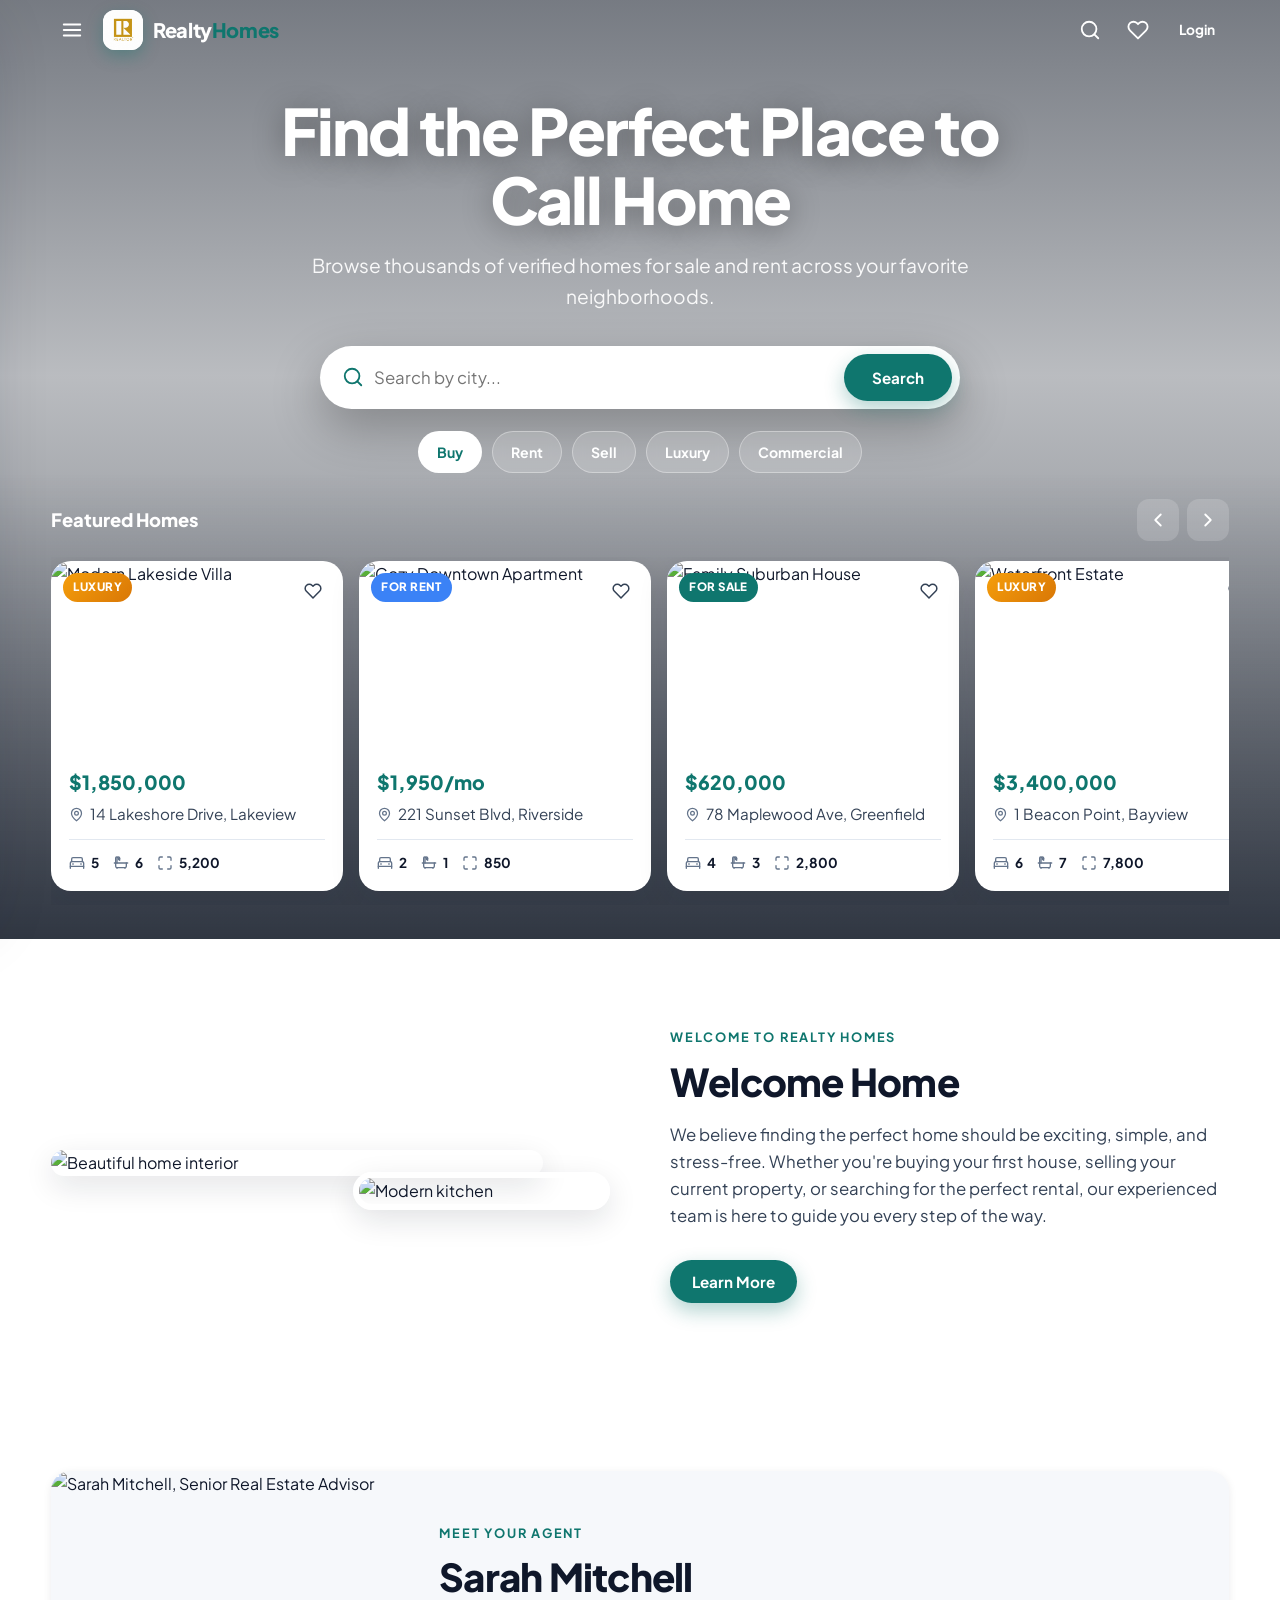
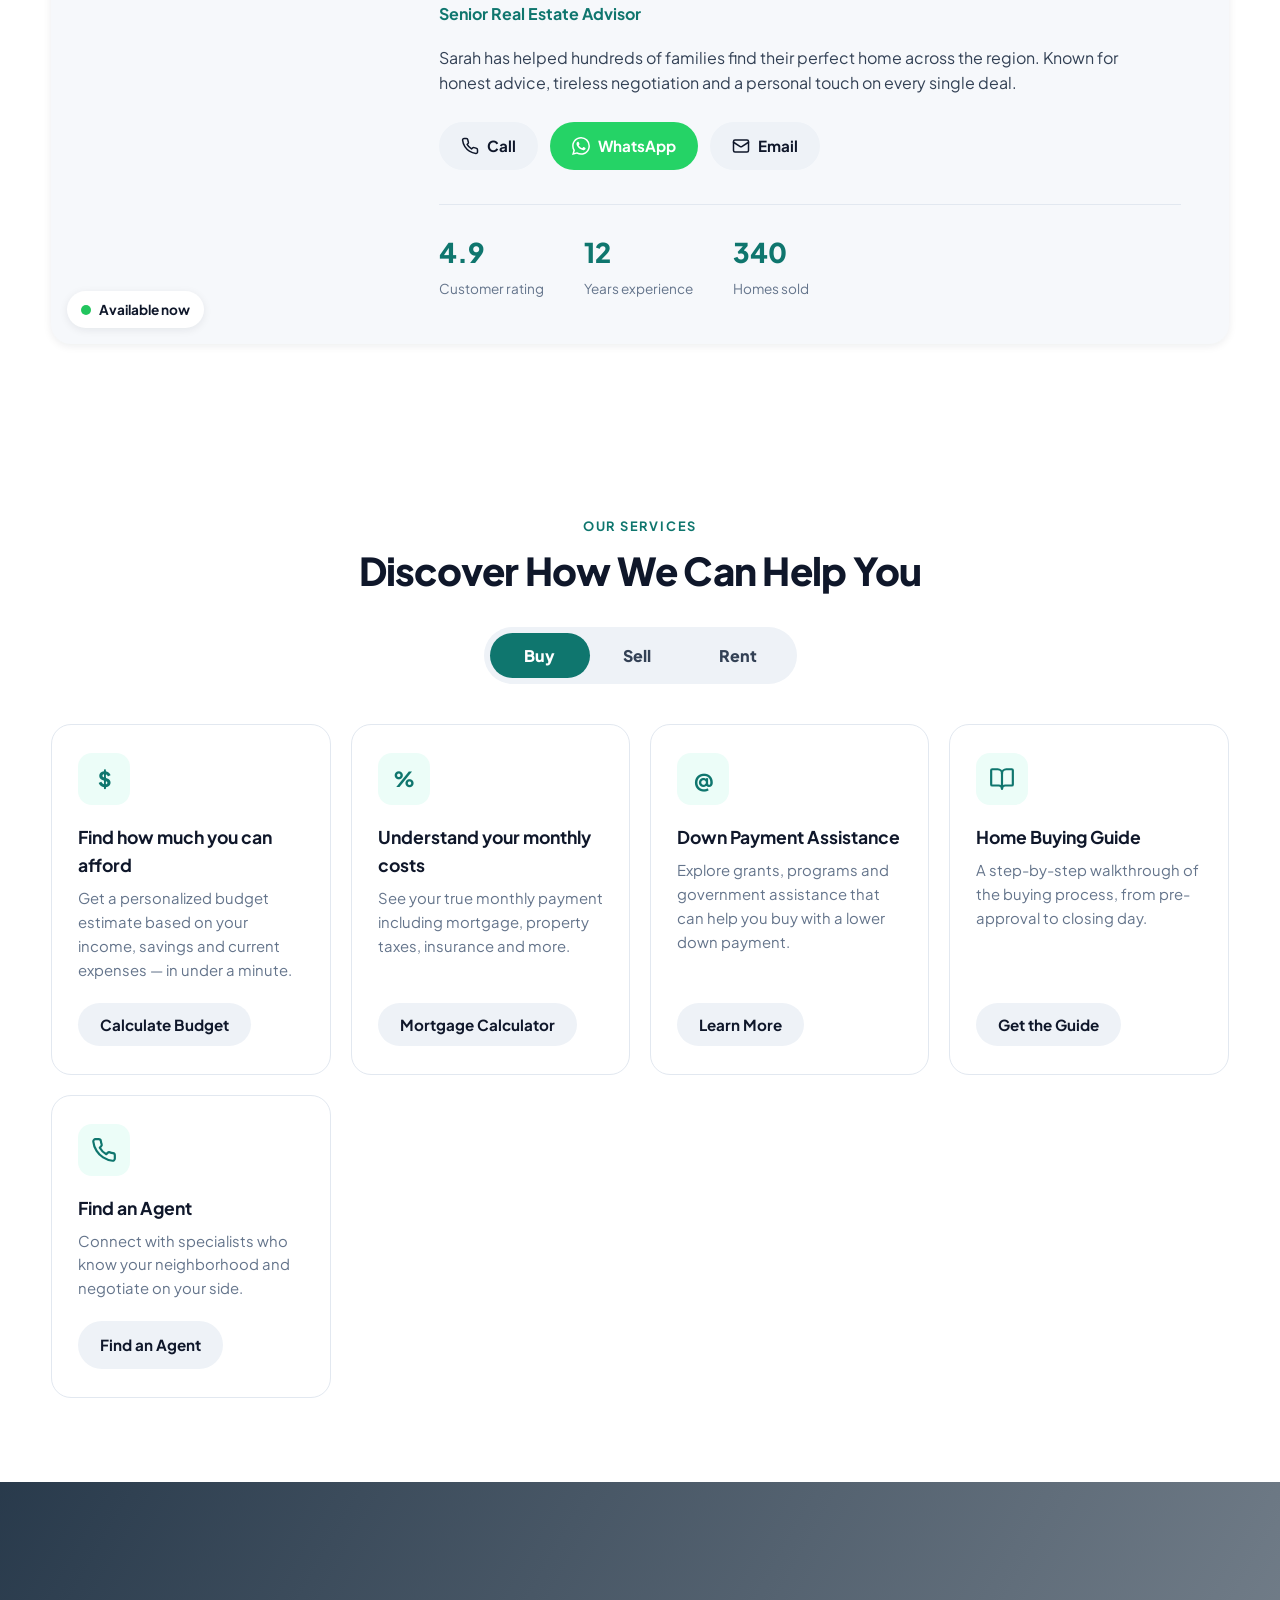
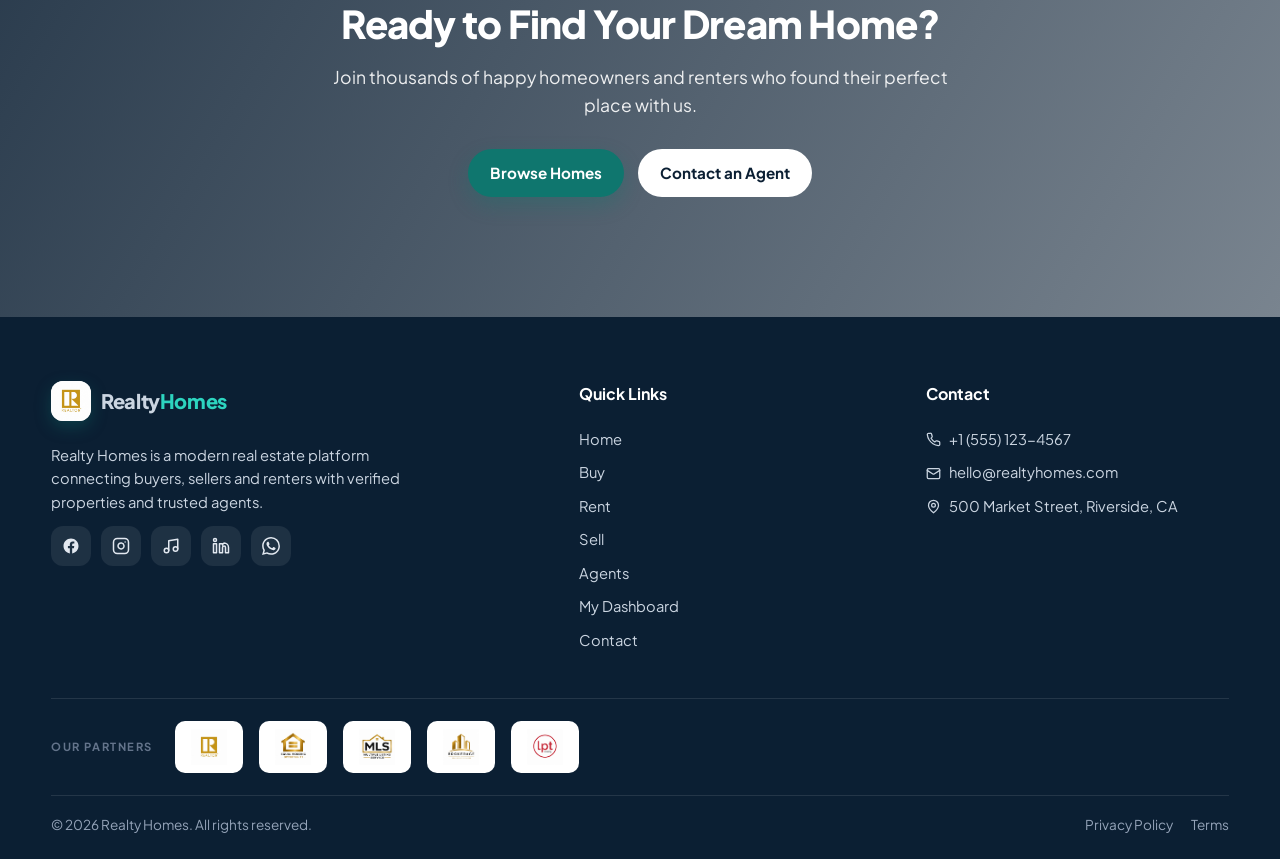
==== commit e76bcec6: "Add files via upload" ====
--- a/index.html
+++ b/index.html
@@ -22,7 +22,7 @@
         <svg viewBox="0 0 24 24" fill="none" stroke="currentColor" stroke-width="2" stroke-linecap="round" stroke-linejoin="round"><path d="M3 12h18"/><path d="M3 6h18"/><path d="M3 18h18"/></svg>
       </button>
       <a href="index.html" class="logo">
-        <span class="logo-mark">R</span><span class="logo-text">Realty<span>Homes</span></span>
+        <span class="logo-mark"><img src="realtor.jpeg" alt="Realty Homes"></span><span class="logo-text">Realty<span>Homes</span></span>
       </a>
       <div class="nav-right">
         <a href="browse.html" class="icon-btn nav-search" id="nav-search" aria-label="Search homes" title="Search homes">
@@ -32,7 +32,7 @@
           <svg viewBox="0 0 24 24" fill="none" stroke="currentColor" stroke-width="2" stroke-linecap="round" stroke-linejoin="round"><path d="M20.84 4.61a5.5 5.5 0 0 0-7.78 0L12 5.67l-1.06-1.06a5.5 5.5 0 0 0-7.78 7.78l1.06 1.06L12 21.23l7.78-7.78 1.06-1.06a5.5 5.5 0 0 0 0-7.78z"/></svg>
           <span class="badge saved-badge" id="saved-badge"></span>
         </a>
-        <button class="btn btn-sm nav-login" data-open-modal="login">Login</button>
+        <a href="login.html" class="btn btn-sm nav-login">Login</a>
       </div>
     </nav>
   </header>
@@ -41,7 +41,7 @@
   <aside class="sidebar" id="sidebar" aria-label="Navigation menu">
     <div class="sidebar-head">
       <a href="index.html" class="logo">
-        <span class="logo-mark">R</span><span class="logo-text">Realty<span>Homes</span></span>
+        <span class="logo-mark"><img src="realtor.jpeg" alt="Realty Homes"></span><span class="logo-text">Realty<span>Homes</span></span>
       </a>
       <button class="icon-btn" id="sidebar-close" aria-label="Close menu">
         <svg viewBox="0 0 24 24" fill="none" stroke="currentColor" stroke-width="2" stroke-linecap="round" stroke-linejoin="round"><path d="M18 6 6 18"/><path d="m6 6 12 12"/></svg>
@@ -64,7 +64,7 @@
         <span class="badge saved-badge" id="saved-badge-menu"></span>
       </a>
       <a href="client.html" class="side-link">My Dashboard</a>
-      <button class="side-link side-login" data-open-modal="login">Login / Sign Up</button>
+      <a href="login.html" class="side-link side-login">Login / Sign Up</a>
     </nav>
     <div class="sidebar-social">
       <span class="social-label">Follow us</span>
@@ -328,7 +328,7 @@
       <div class="footer-grid">
         <div class="f-brand">
           <a href="index.html" class="logo logo-light">
-            <span class="logo-mark">R</span><span class="logo-text">Realty<span>Homes</span></span>
+            <span class="logo-mark"><img src="realtor.jpeg" alt="Realty Homes"></span><span class="logo-text">Realty<span>Homes</span></span>
           </a>
           <p>Realty Homes is a modern real estate platform connecting buyers, sellers and renters with verified properties and trusted agents.</p>
           <div class="social-row">
@@ -347,22 +347,7 @@
           <a href="#services" data-scroll data-tab="sell">Sell</a>
           <a href="#agent" data-scroll>Agents</a>
           <a href="client.html">My Dashboard</a>
-          <a href="admin.html">Admin</a>
           <a href="contact.html">Contact</a>
-        </div>
-        <div class="f-col">
-          <h4>Services</h4>
-          <a href="browse.html">Property Buying</a>
-          <a href="#services" data-scroll data-tab="sell">Property Selling</a>
-          <a href="browse.html?status=rent">Rentals</a>
-          <a href="#services" data-scroll data-tab="buy" data-modal="mortgage">Mortgage Help</a>
-          <a href="#services" data-scroll data-tab="sell">Valuation</a>
-          <a href="browse.html?category=commercial">Commercial</a>
-        </div>
-        <div class="f-col">
-          <h4>Support</h4>
-          <a href="privacy.html">Privacy Policy</a>
-          <a href="terms.html">Terms</a>
         </div>
         <div class="f-col">
           <h4>Contact</h4>
@@ -372,19 +357,23 @@
         </div>
       </div>
 
-      <div class="footer-bottom">
-        <div class="newsletter">
-          <h4>Newsletter</h4>
-          <p>Get new listings and market news in your inbox.</p>
-          <form class="newsletter-form" id="newsletter-form">
-            <input type="email" placeholder="Your email address" required aria-label="Email address">
-            <button class="btn btn-primary" type="submit">Subscribe</button>
-          </form>
-        </div>
-        <div class="f-map">
-          <iframe title="Office location map" src="https://www.openstreetmap.org/export/embed.html?bbox=-74.26%2C40.69%2C-74.22%2C40.72&amp;layer=mapnik" loading="lazy"></iframe>
-        </div>
+      <div class="f-partners">
+        <span class="f-partners-label">Our Partners</span>
+        <div class="partners-row">
+          <img src="realtor.jpeg" alt="REALTOR">
+          <img src="equalhousing.jpeg" alt="Equal Housing Opportunity">
+          <img src="mls.jpeg" alt="MLS">
+          <img src="brokerage.jpeg" alt="Brokerage">
+          <img src="lpt.jpeg" alt="LPT">
+        </div>
+      </div>
+
+      <div class="footer-legal">
         <p class="copyright">© 2026 Realty Homes. All rights reserved.</p>
+        <div class="f-legal-links">
+          <a href="privacy.html">Privacy Policy</a>
+          <a href="terms.html">Terms</a>
+        </div>
       </div>
     </div>
   </footer>
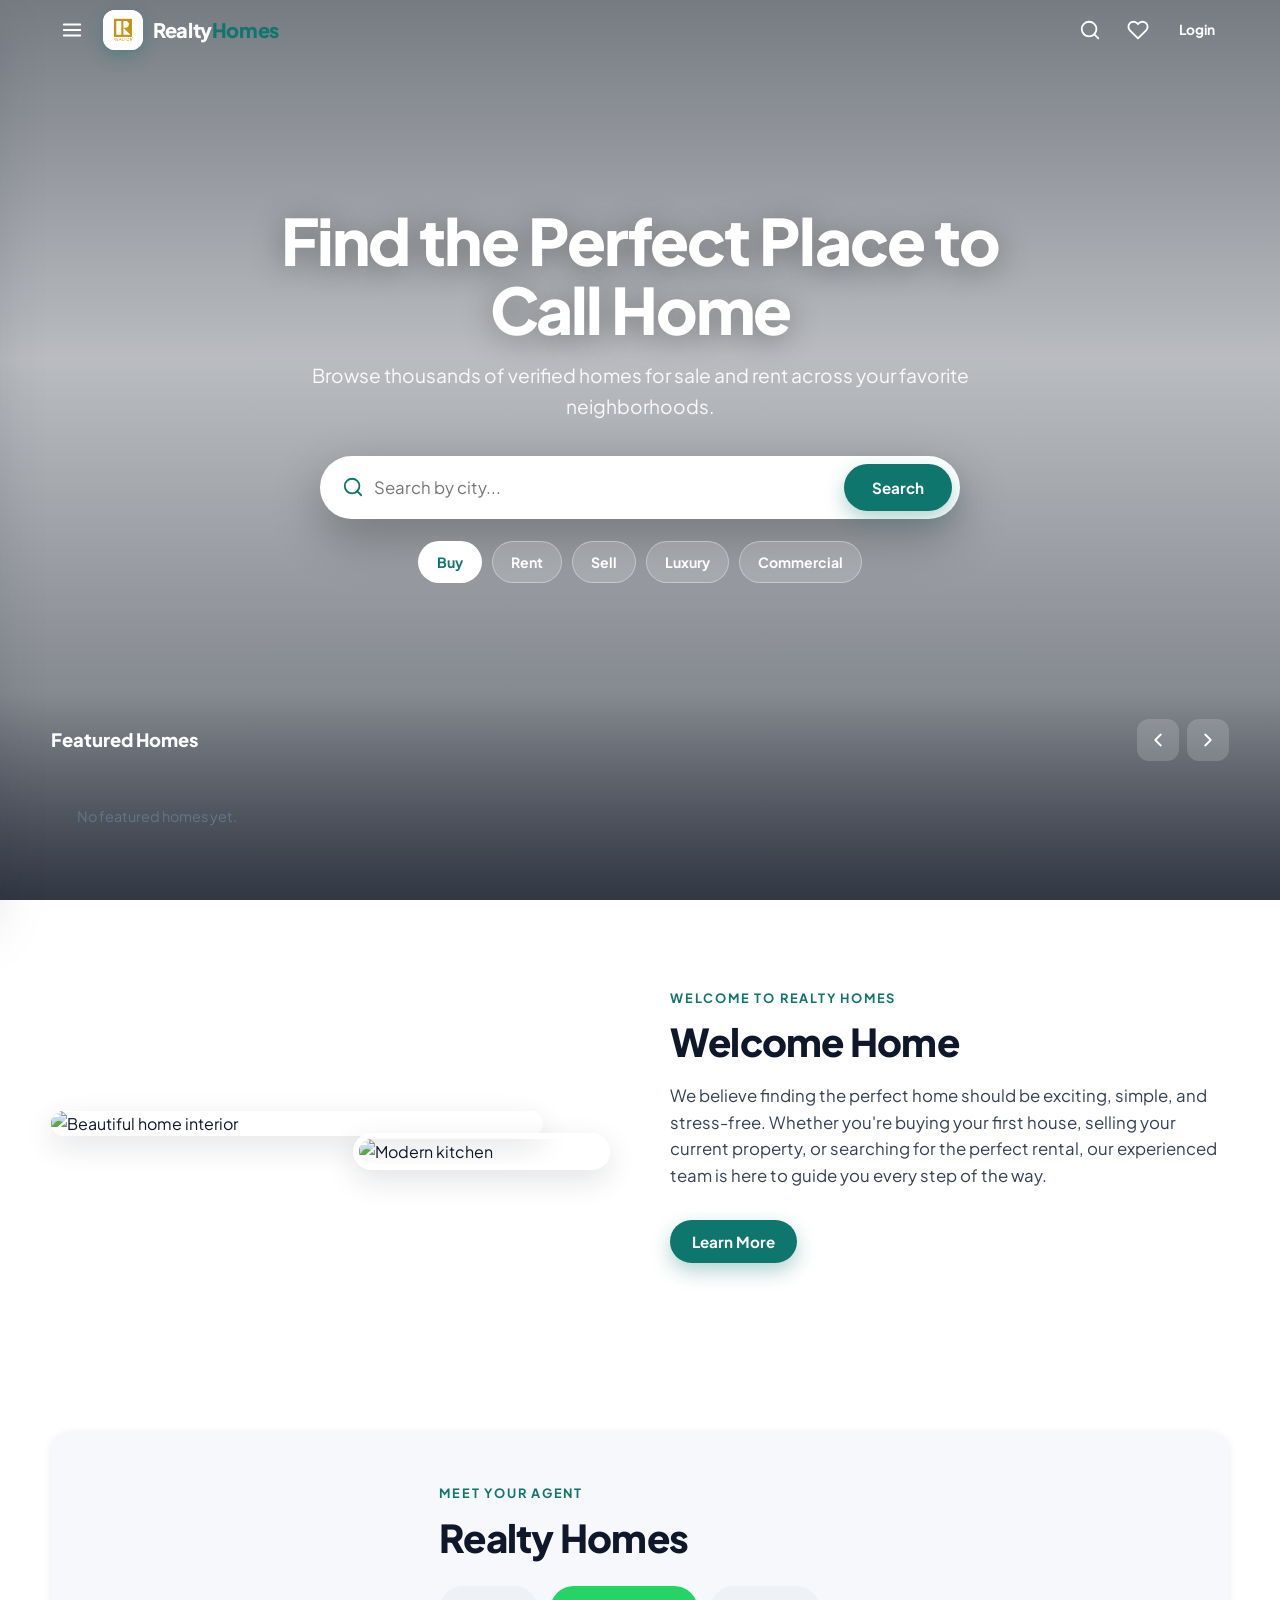
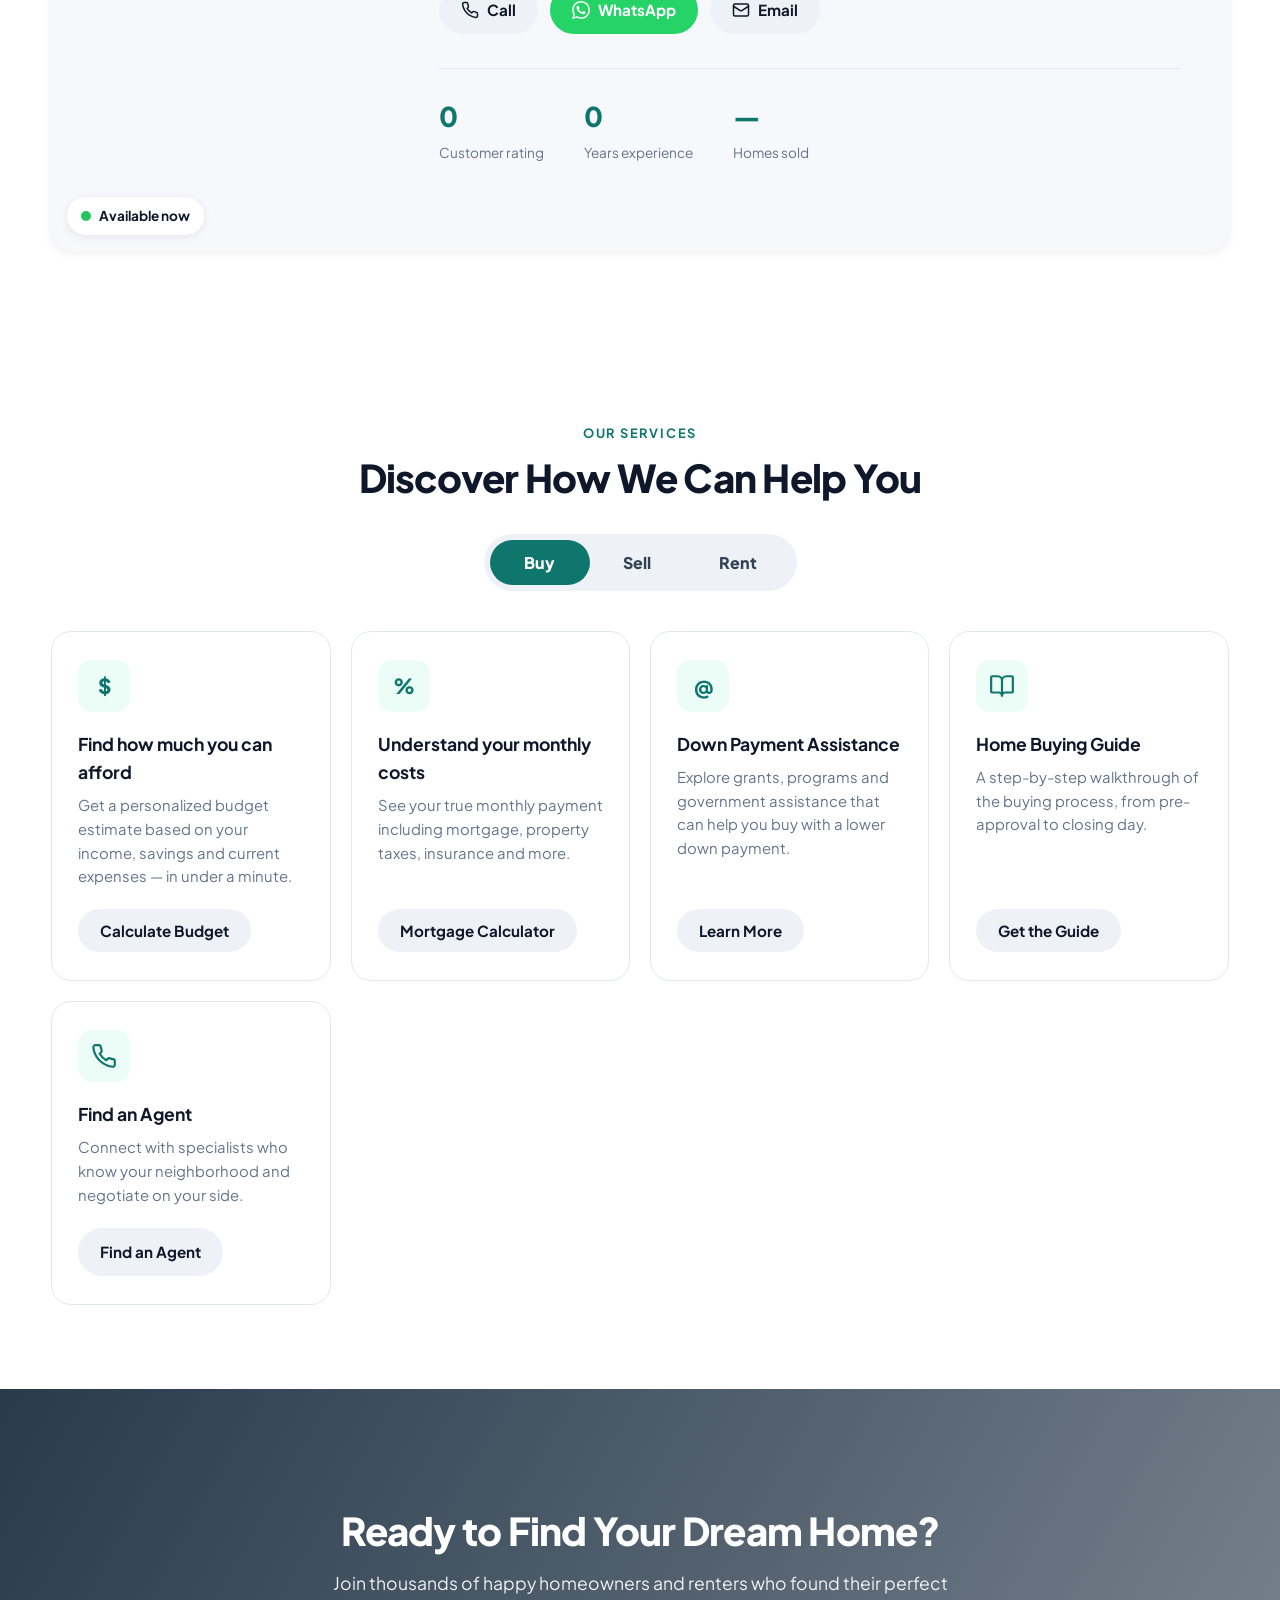
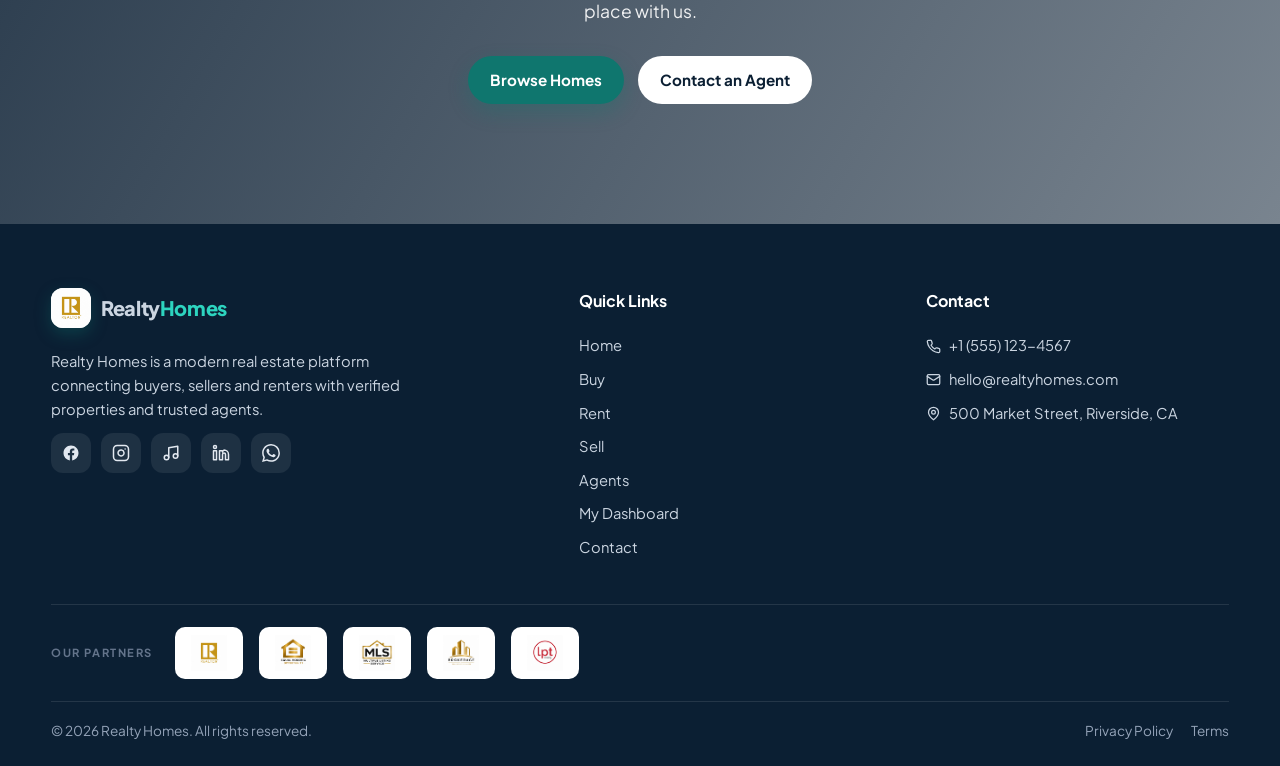
==== commit 1412173f: "Add files via upload" ====
--- a/index.html
+++ b/index.html
@@ -392,6 +392,10 @@
 
   <div class="toast" id="toast" role="status"></div>
 
+  <script src="https://www.gstatic.com/firebasejs/10.12.2/firebase-app-compat.js"></script>
+  <script src="https://www.gstatic.com/firebasejs/10.12.2/firebase-auth-compat.js"></script>
+  <script src="https://www.gstatic.com/firebasejs/10.12.2/firebase-firestore-compat.js"></script>
+  <script src="firebase-config.js"></script>
   <script src="site.js"></script>
 </body>
 </html>
--- a/styles.css
+++ b/styles.css
@@ -983,13 +983,29 @@
   width: 100%; padding: 12px 14px; border: 1.5px solid var(--line); border-radius: 12px; outline: none;
   transition: border-color .15s ease;
 }
-.auth-card .field input:focus { border-color: var(--brand); }
+.auth-card .field input:focus { border-color: var(--brand); }
+.password-field { position: relative; }
+.password-field input { padding-right: 44px; }
+.password-toggle {
+  position: absolute; right: 6px; top: 50%; transform: translateY(-50%);
+  width: 34px; height: 34px; display: grid; place-items: center;
+  color: var(--ink-2); border-radius: 8px; cursor: pointer; background: transparent;
+  border: 0; padding: 0;
+}
+.password-toggle:hover { color: var(--brand); background: var(--surface-2); }
+.password-toggle svg { width: 20px; height: 20px; }
 .auth-divider { text-align: center; color: var(--muted); font-size: .82rem; margin: 14px 0; position: relative; }
 .auth-divider::before, .auth-divider::after {
   content: ''; position: absolute; top: 50%; width: 38%; height: 1px; background: var(--line);
 }
 .auth-divider::before { left: 0; } .auth-divider::after { right: 0; }
 .auth-demo { width: 100%; }
+.auth-forgot { display: inline-block; margin-top: 8px; font-size: .84rem; font-weight: 700; color: var(--brand); }
+.auth-forgot:hover { text-decoration: underline; }
+.auth-reset-info { color: var(--muted); font-size: .9rem; margin: 0 0 16px; }
+.auth-reset-msg { font-size: .9rem; color: var(--brand); margin-top: 14px; text-align: center; font-weight: 600; }
+.auth-err { color: var(--red); margin-top: 0; margin-bottom: 12px; }
+.dash-table tr.row-muted td { opacity: .55; }
 
 /* ---------- Auth pages (login / signup) ---------- */
 .auth-body {
